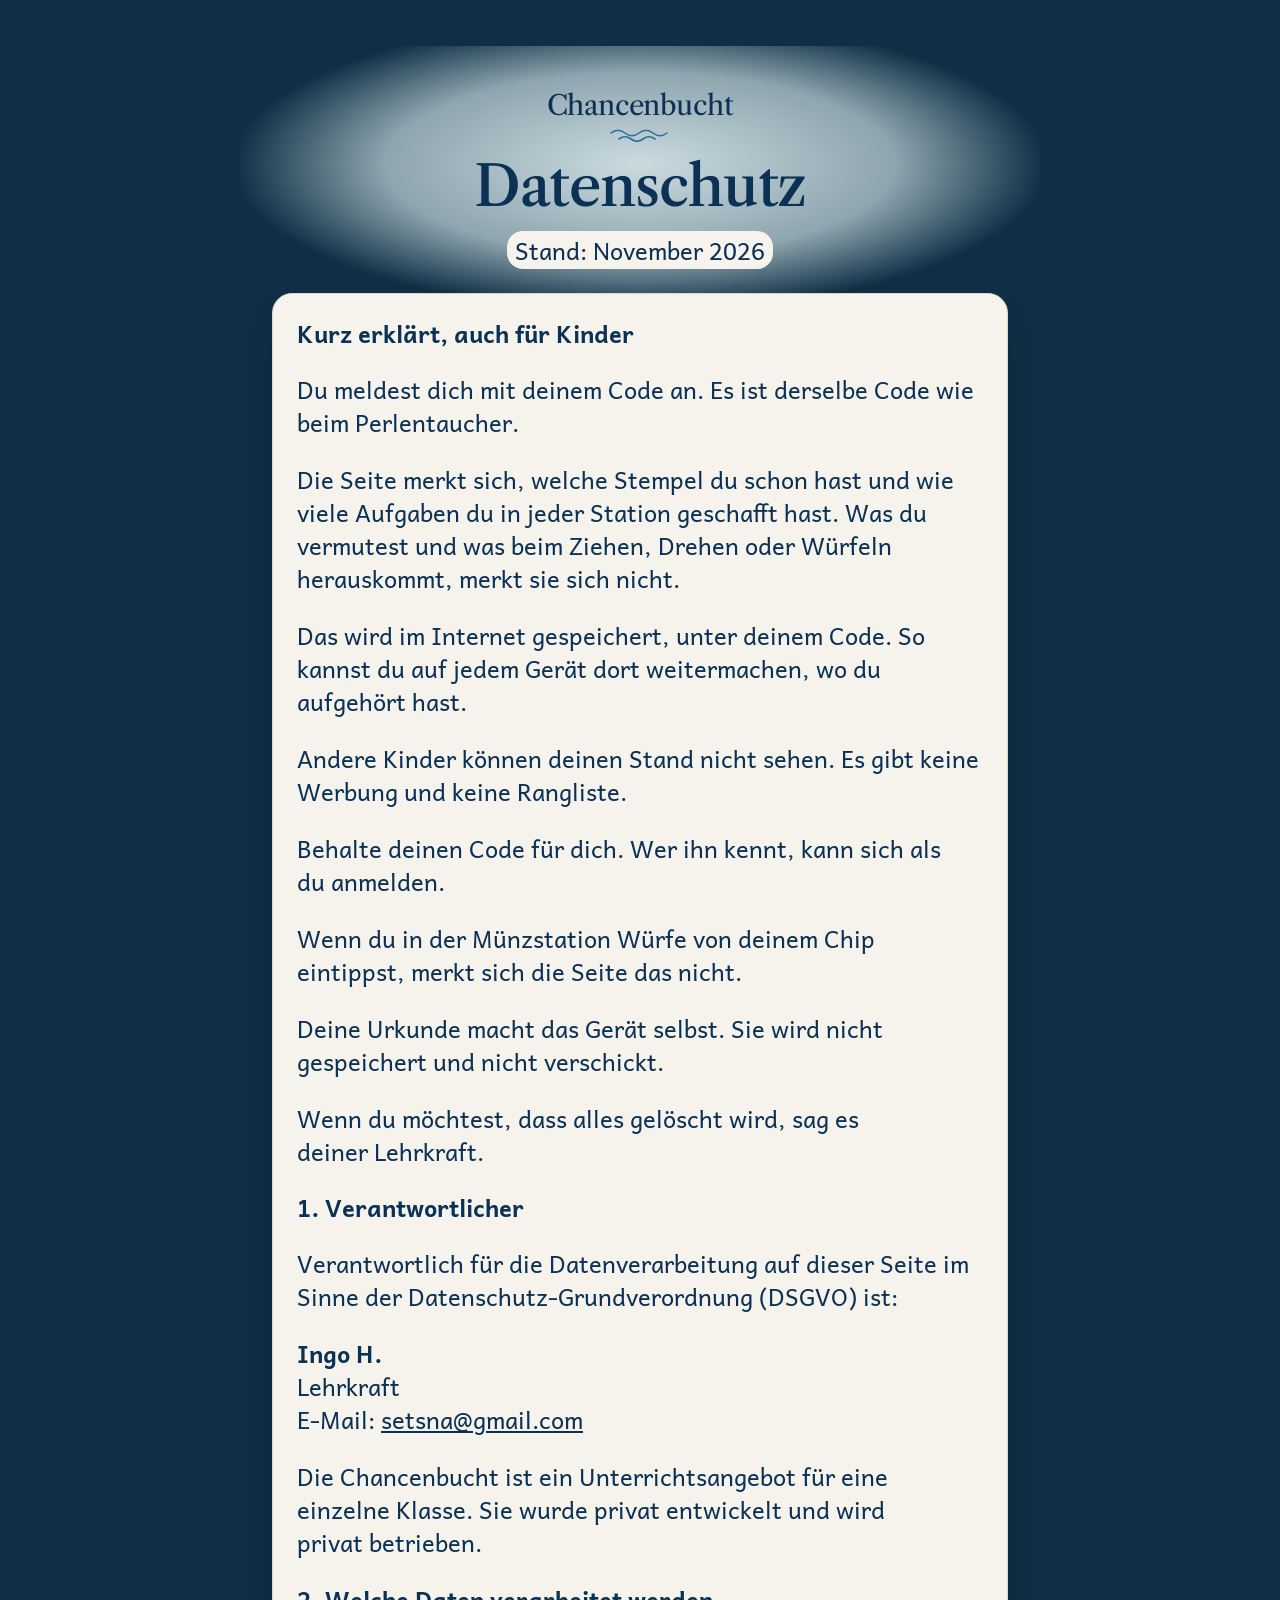
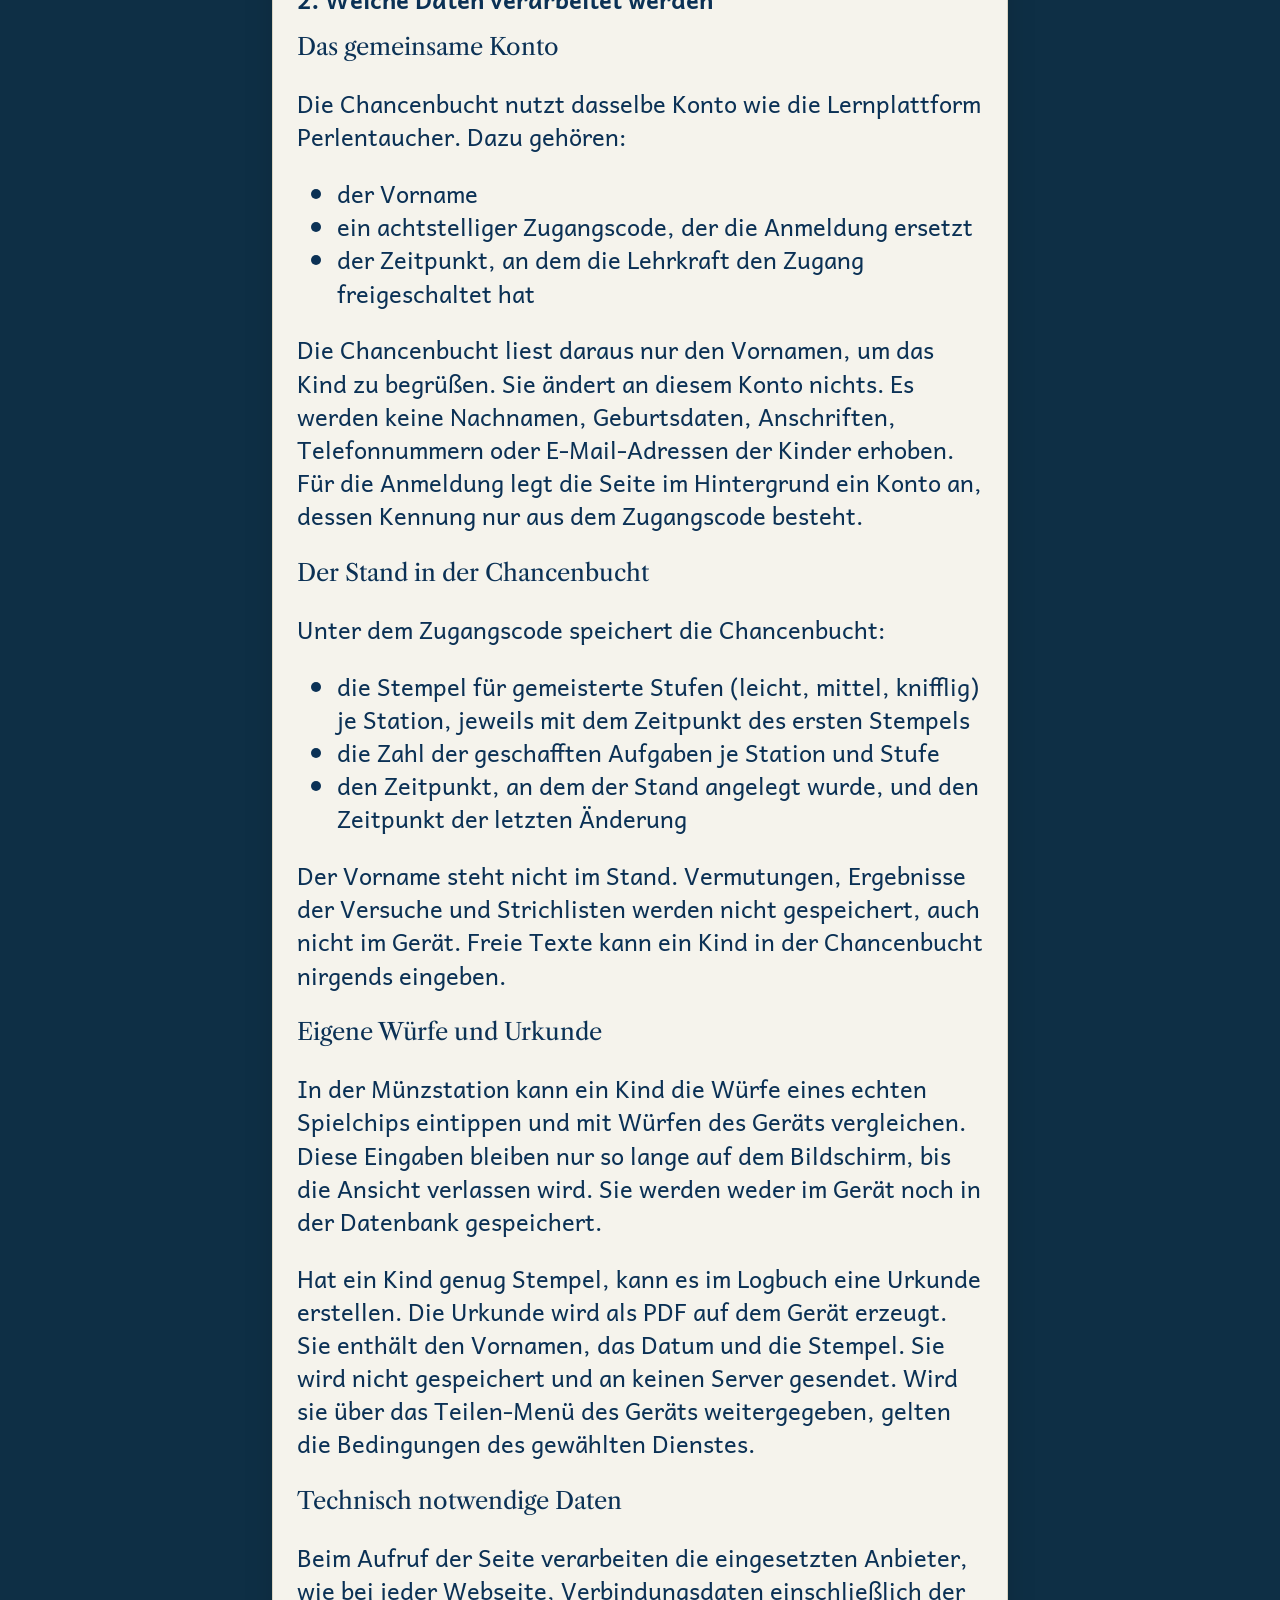
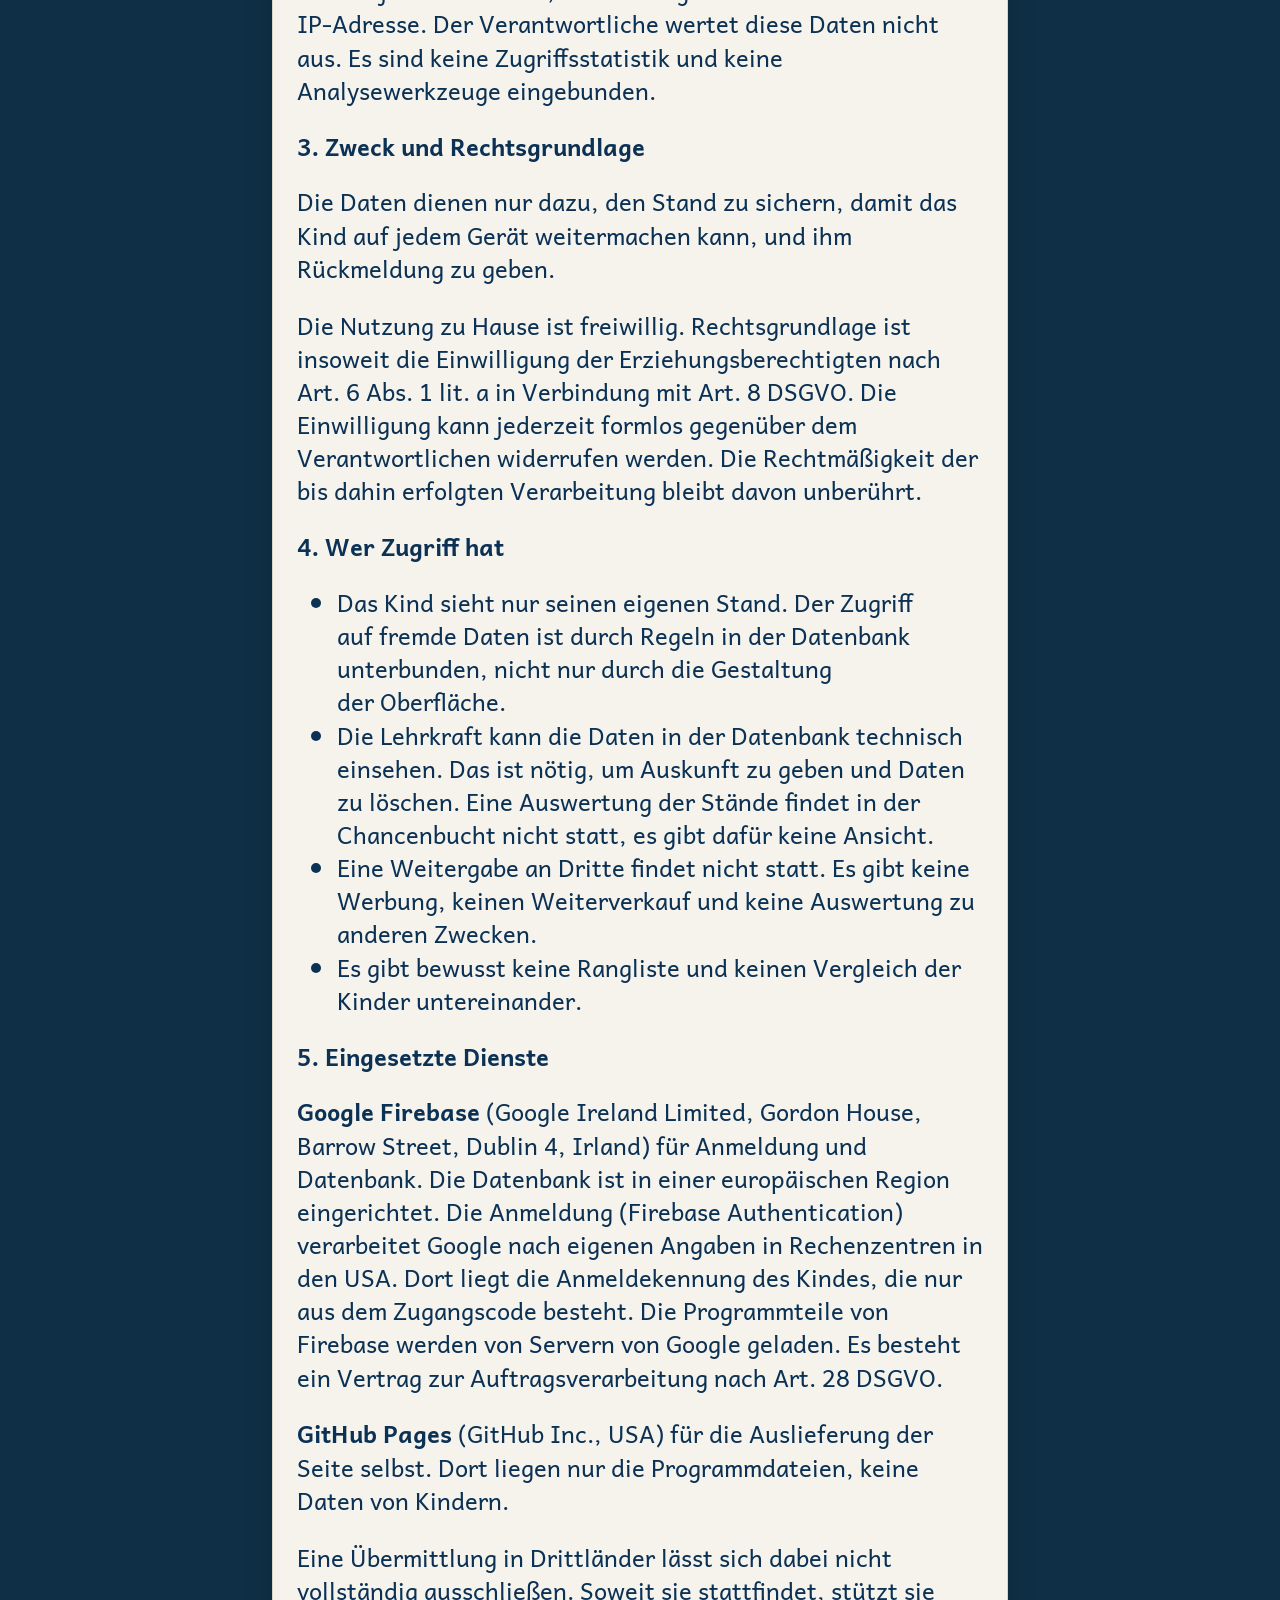
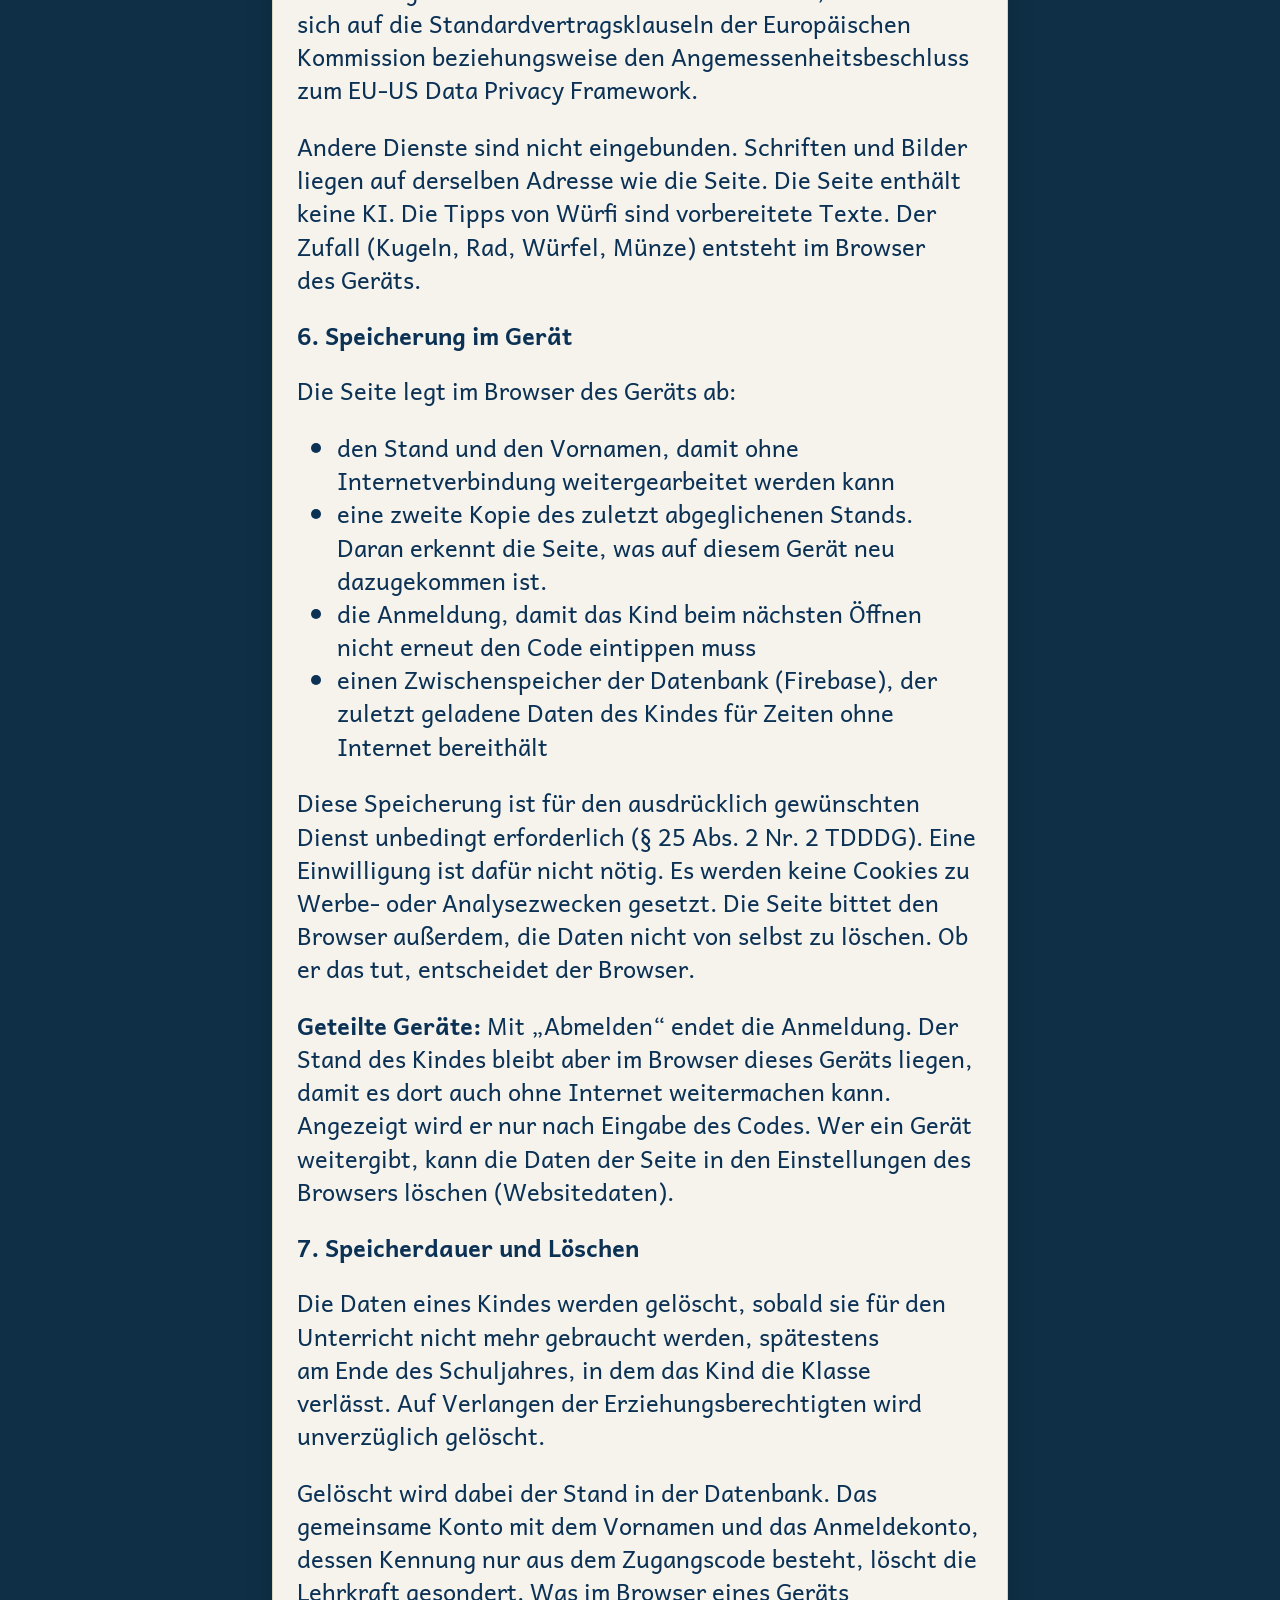
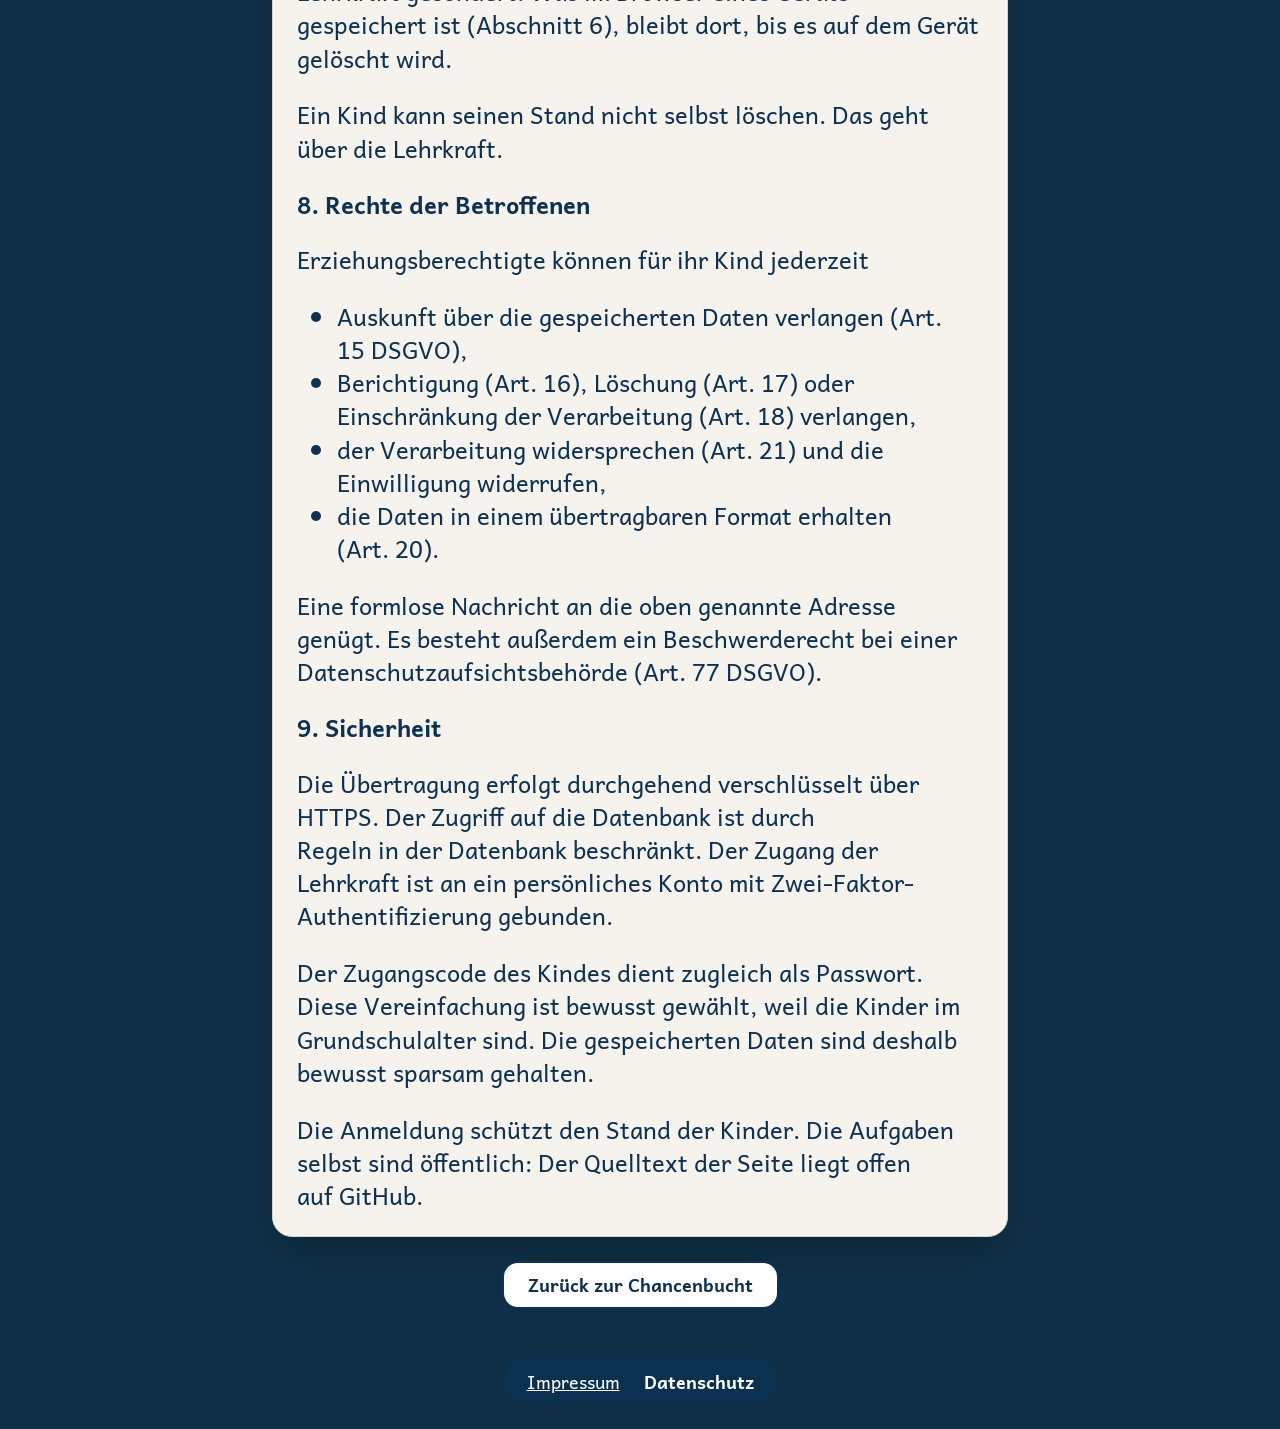
==== datenschutz.html @ 06650158 "Etappe 6c: Finish-Review umgesetzt (v=22) Würfi-Bild neben seinen Sätzen statt grauer Überzeile, Auf" ====
<!doctype html>
<html lang="de">
<head>
  <meta charset="utf-8">
  <meta name="viewport" content="width=device-width, initial-scale=1, viewport-fit=cover">
  <meta http-equiv="Content-Security-Policy" content="default-src 'self'; img-src 'self'; style-src 'self'; script-src 'self'; font-src 'self'; connect-src 'self'; manifest-src 'self'; base-uri 'none'; form-action 'none'; object-src 'none'">
  <meta name="referrer" content="no-referrer">
  <meta name="robots" content="noindex, nofollow">
  <meta name="theme-color" content="#0e2f45">
  <title>Datenschutz – Chancenbucht</title>
  <link rel="stylesheet" href="css/tokens.css?v=22">
  <link rel="stylesheet" href="css/chancenbucht.css?v=22">
</head>
<body class="text-seite">
  <main class="seite">
    <header class="kopf">
      <a class="wortmarke" href="./">Chancenbucht<svg class="welle" viewBox="0 0 62 14" aria-hidden="true" focusable="false"><path d="M2 5c5-4 9-4 14 0s9 4 14 0 9-4 14 0 9 4 14 0M10 11c4-3 8-3 12 0s8 3 12 0 8-3 12 0" fill="none" stroke-width="1.6" stroke-linecap="round"/></svg></a>
      <h1>Datenschutz</h1>
      <p class="stand">Stand: November 2026</p>
    </header>

    <section class="papier rechtstext" aria-label="Datenschutzerklärung">
      <h2>Kurz erklärt, auch für Kinder</h2>
      <p>Du meldest dich mit deinem Code an. Es ist derselbe Code wie beim Perlentaucher.</p>
      <p>Die Seite merkt sich, welche Stempel du schon hast und wie viele Aufgaben du in jeder Station geschafft hast. Was du vermutest und was beim Ziehen, Drehen oder Würfeln herauskommt, merkt sie sich nicht.</p>
      <p>Das wird im Internet gespeichert, unter deinem Code. So kannst du auf jedem Gerät dort weitermachen, wo du aufgehört hast.</p>
      <p>Andere Kinder können deinen Stand nicht sehen. Es gibt keine Werbung und keine Rangliste.</p>
      <p>Behalte deinen Code für dich. Wer ihn kennt, kann sich als du anmelden.</p>
      <p>Wenn du in der Münzstation Würfe von deinem Chip eintippst, merkt sich die Seite das nicht.</p>
      <p>Deine Urkunde macht das Gerät selbst. Sie wird nicht gespeichert und nicht verschickt.</p>
      <p>Wenn du möchtest, dass alles gelöscht wird, sag es deiner Lehrkraft.</p>

      <h2>1. Verantwortlicher</h2>
      <p>Verantwortlich für die Datenverarbeitung auf dieser Seite im Sinne der Datenschutz-Grundverordnung (DSGVO) ist:</p>
      <p><b>Ingo H.</b><br>Lehrkraft<br>E-Mail: <a href="mailto:setsna@gmail.com">setsna@gmail.com</a></p>
      <p>Die Chancenbucht ist ein Unterrichtsangebot für eine einzelne Klasse. Sie wurde privat entwickelt und wird privat betrieben.</p>

      <h2>2. Welche Daten verarbeitet werden</h2>
      <h3>Das gemeinsame Konto</h3>
      <p>Die Chancenbucht nutzt dasselbe Konto wie die Lernplattform Perlentaucher. Dazu gehören:</p>
      <ul>
        <li>der Vorname</li>
        <li>ein achtstelliger Zugangscode, der die Anmeldung ersetzt</li>
        <li>der Zeitpunkt, an dem die Lehrkraft den Zugang freigeschaltet hat</li>
      </ul>
      <p>Die Chancenbucht liest daraus nur den Vornamen, um das Kind zu begrüßen. Sie ändert an diesem Konto nichts. Es werden keine Nachnamen, Geburtsdaten, Anschriften, Telefonnummern oder E-Mail-Adressen der Kinder erhoben. Für die Anmeldung legt die Seite im Hintergrund ein Konto an, dessen Kennung nur aus dem Zugangscode besteht.</p>

      <h3>Der Stand in der Chancenbucht</h3>
      <p>Unter dem Zugangscode speichert die Chancenbucht:</p>
      <ul>
        <li>die Stempel für gemeisterte Stufen (leicht, mittel, knifflig) je Station, jeweils mit dem Zeitpunkt des ersten Stempels</li>
        <li>die Zahl der geschafften Aufgaben je Station und Stufe</li>
        <li>den Zeitpunkt, an dem der Stand angelegt wurde, und den Zeitpunkt der letzten Änderung</li>
      </ul>
      <p>Der Vorname steht nicht im Stand. Vermutungen, Ergebnisse der Versuche und Strichlisten werden nicht gespeichert, auch nicht im Gerät. Freie Texte kann ein Kind in der Chancenbucht nirgends eingeben.</p>

      <h3>Eigene Würfe und Urkunde</h3>
      <p>In der Münzstation kann ein Kind die Würfe eines echten Spielchips eintippen und mit Würfen des Geräts vergleichen. Diese Eingaben bleiben nur so lange auf dem Bildschirm, bis die Ansicht verlassen wird. Sie werden weder im Gerät noch in der Datenbank gespeichert.</p>
      <p>Hat ein Kind genug Stempel, kann es im Logbuch eine Urkunde erstellen. Die Urkunde wird als PDF auf dem Gerät erzeugt. Sie enthält den Vornamen, das Datum und die Stempel. Sie wird nicht gespeichert und an keinen Server gesendet. Wird sie über das Teilen-Menü des Geräts weitergegeben, gelten die Bedingungen des gewählten Dienstes.</p>

      <h3>Technisch notwendige Daten</h3>
      <p>Beim Aufruf der Seite verarbeiten die eingesetzten Anbieter, wie bei jeder Webseite, Verbindungsdaten einschließlich der IP-Adresse. Der Verantwortliche wertet diese Daten nicht aus. Es sind keine Zugriffsstatistik und keine Analysewerkzeuge eingebunden.</p>

      <h2>3. Zweck und Rechtsgrundlage</h2>
      <p>Die Daten dienen nur dazu, den Stand zu sichern, damit das Kind auf jedem Gerät weitermachen kann, und ihm Rückmeldung zu geben.</p>
      <p>Die Nutzung zu Hause ist freiwillig. Rechtsgrundlage ist insoweit die Einwilligung der Erziehungsberechtigten nach Art. 6 Abs. 1 lit. a in Verbindung mit Art. 8 DSGVO. Die Einwilligung kann jederzeit formlos gegenüber dem Verantwortlichen widerrufen werden. Die Rechtmäßigkeit der bis dahin erfolgten Verarbeitung bleibt davon unberührt.</p>

      <h2>4. Wer Zugriff hat</h2>
      <ul>
        <li>Das Kind sieht nur seinen eigenen Stand. Der Zugriff auf fremde Daten ist durch Regeln in der Datenbank unterbunden, nicht nur durch die Gestaltung der Oberfläche.</li>
        <li>Die Lehrkraft kann die Daten in der Datenbank technisch einsehen. Das ist nötig, um Auskunft zu geben und Daten zu löschen. Eine Auswertung der Stände findet in der Chancenbucht nicht statt, es gibt dafür keine Ansicht.</li>
        <li>Eine Weitergabe an Dritte findet nicht statt. Es gibt keine Werbung, keinen Weiterverkauf und keine Auswertung zu anderen Zwecken.</li>
        <li>Es gibt bewusst keine Rangliste und keinen Vergleich der Kinder untereinander.</li>
      </ul>

      <h2>5. Eingesetzte Dienste</h2>
      <p><b>Google Firebase</b> (Google Ireland Limited, Gordon House, Barrow Street, Dublin 4, Irland) für Anmeldung und Datenbank. Die Datenbank ist in einer europäischen Region eingerichtet. Die Anmeldung (Firebase Authentication) verarbeitet Google nach eigenen Angaben in Rechenzentren in den USA. Dort liegt die Anmeldekennung des Kindes, die nur aus dem Zugangscode besteht. Die Programmteile von Firebase werden von Servern von Google geladen. Es besteht ein Vertrag zur Auftragsverarbeitung nach Art. 28 DSGVO.</p>
      <p><b>GitHub Pages</b> (GitHub Inc., USA) für die Auslieferung der Seite selbst. Dort liegen nur die Programmdateien, keine Daten von Kindern.</p>
      <p>Eine Übermittlung in Drittländer lässt sich dabei nicht vollständig ausschließen. Soweit sie stattfindet, stützt sie sich auf die Standardvertragsklauseln der Europäischen Kommission beziehungsweise den Angemessenheitsbeschluss zum EU-US Data Privacy Framework.</p>
      <p>Andere Dienste sind nicht eingebunden. Schriften und Bilder liegen auf derselben Adresse wie die Seite. Die Seite enthält keine KI. Die Tipps von Würfi sind vorbereitete Texte. Der Zufall (Kugeln, Rad, Würfel, Münze) entsteht im Browser des Geräts.</p>

      <h2>6. Speicherung im Gerät</h2>
      <p>Die Seite legt im Browser des Geräts ab:</p>
      <ul>
        <li>den Stand und den Vornamen, damit ohne Internetverbindung weitergearbeitet werden kann</li>
        <li>eine zweite Kopie des zuletzt abgeglichenen Stands. Daran erkennt die Seite, was auf diesem Gerät neu dazugekommen ist.</li>
        <li>die Anmeldung, damit das Kind beim nächsten Öffnen nicht erneut den Code eintippen muss</li>
        <li>einen Zwischenspeicher der Datenbank (Firebase), der zuletzt geladene Daten des Kindes für Zeiten ohne Internet bereithält</li>
      </ul>
      <p>Diese Speicherung ist für den ausdrücklich gewünschten Dienst unbedingt erforderlich (§ 25 Abs. 2 Nr. 2 TDDDG). Eine Einwilligung ist dafür nicht nötig. Es werden keine Cookies zu Werbe- oder Analysezwecken gesetzt. Die Seite bittet den Browser außerdem, die Daten nicht von selbst zu löschen. Ob er das tut, entscheidet der Browser.</p>
      <p><b>Geteilte Geräte:</b> Mit „Abmelden“ endet die Anmeldung. Der Stand des Kindes bleibt aber im Browser dieses Geräts liegen, damit es dort auch ohne Internet weitermachen kann. Angezeigt wird er nur nach Eingabe des Codes. Wer ein Gerät weitergibt, kann die Daten der Seite in den Einstellungen des Browsers löschen (Websitedaten).</p>

      <h2>7. Speicherdauer und Löschen</h2>
      <p>Die Daten eines Kindes werden gelöscht, sobald sie für den Unterricht nicht mehr gebraucht werden, spätestens am Ende des Schuljahres, in dem das Kind die Klasse verlässt. Auf Verlangen der Erziehungsberechtigten wird unverzüglich gelöscht.</p>
      <p>Gelöscht wird dabei der Stand in der Datenbank. Das gemeinsame Konto mit dem Vornamen und das Anmeldekonto, dessen Kennung nur aus dem Zugangscode besteht, löscht die Lehrkraft gesondert. Was im Browser eines Geräts gespeichert ist (Abschnitt 6), bleibt dort, bis es auf dem Gerät gelöscht wird.</p>
      <p>Ein Kind kann seinen Stand nicht selbst löschen. Das geht über die Lehrkraft.</p>

      <h2>8. Rechte der Betroffenen</h2>
      <p>Erziehungsberechtigte können für ihr Kind jederzeit</p>
      <ul>
        <li>Auskunft über die gespeicherten Daten verlangen (Art. 15 DSGVO),</li>
        <li>Berichtigung (Art. 16), Löschung (Art. 17) oder Einschränkung der Verarbeitung (Art. 18) verlangen,</li>
        <li>der Verarbeitung widersprechen (Art. 21) und die Einwilligung widerrufen,</li>
        <li>die Daten in einem übertragbaren Format erhalten (Art. 20).</li>
      </ul>
      <p>Eine formlose Nachricht an die oben genannte Adresse genügt. Es besteht außerdem ein Beschwerderecht bei einer Datenschutzaufsichtsbehörde (Art. 77 DSGVO).</p>

      <h2>9. Sicherheit</h2>
      <p>Die Übertragung erfolgt durchgehend verschlüsselt über HTTPS. Der Zugriff auf die Datenbank ist durch Regeln in der Datenbank beschränkt. Der Zugang der Lehrkraft ist an ein persönliches Konto mit Zwei-Faktor-Authentifizierung gebunden.</p>
      <p>Der Zugangscode des Kindes dient zugleich als Passwort. Diese Vereinfachung ist bewusst gewählt, weil die Kinder im Grundschulalter sind. Die gespeicherten Daten sind deshalb bewusst sparsam gehalten.</p>
      <p>Die Anmeldung schützt den Stand der Kinder. Die Aufgaben selbst sind öffentlich: Der Quelltext der Seite liegt offen auf GitHub.</p>
    </section>

    <p class="knopfreihe knopfreihe--mitte"><a class="knopf" href="./">Zurück zur Chancenbucht</a></p>
  </main>
  <footer class="fuss"><a href="impressum.html">Impressum</a> <a href="datenschutz.html" aria-current="page">Datenschutz</a></footer>
</body>
</html>
---- css/tokens.css ----
/* Chancenbucht: Schriften, Farben, Abstände, Schriftgrößen an einer Stelle.
   Grundlage: Lernlagune DESIGN.md. Die Inhaltsfarben (Kugeln, Felder) kommen in Etappe 1c dazu. */

@font-face {
  font-family: 'Libre Caslon Text';
  src: url('../schriften/libre-caslon-text.woff2') format('woff2');
  font-weight: 400 700;
  font-style: normal;
  font-display: swap;
}
@font-face {
  font-family: 'Andika';
  src: url('../schriften/andika-regular.woff2') format('woff2');
  font-weight: 400;
  font-style: normal;
  font-display: swap;
}
@font-face {
  font-family: 'Andika';
  src: url('../schriften/andika-bold.woff2') format('woff2');
  font-weight: 700;
  font-style: normal;
  font-display: swap;
}

:root {
  /* Farben (Lernlagune) */
  --tiefe: #0e2f45;
  --navy: #0b3155;
  --navy-weich: #133c5a;
  --welle: #2d6f98;
  --weiss: #ffffff;
  --papier: #f5f3ec;
  --papier-linie: #d9d3c2;
  --tinte-leise: #4a6275;
  --lagune-ersatz: #cfe7ee;
  --glas-kante: rgba(255, 255, 255, 0.5);
  --glas-schatten: rgba(0, 0, 0, 0.36);
  --nebel: rgba(10, 52, 84, 0.7);
  --fehler: #9b2c1f;

  /* Inhaltsfarben für Kugeln und Felder: gedämpft, gut unterscheidbar, jede mit eigenem Muster
     (blau Streifen, rot Punkte, gelb glatt, grün Karo). Nie nur über die Farbe unterscheiden. */
  --kugel-blau: #2f5f8f;
  --kugel-rot: #b4553b;
  --kugel-gelb: #d1a23a;
  --kugel-gruen: #3e8a72;
  --muster-hell: rgba(255, 255, 255, 0.55);

  /* Schriften */
  --schrift-name: 'Libre Caslon Text', Georgia, 'Times New Roman', serif;
  --schrift-text: 'Andika', 'Trebuchet MS', system-ui, sans-serif;

  /* Schriftgrößen (rem mit Untergrenze, damit Lesetext nicht schrumpft) */
  --gr-display: clamp(2.25rem, 1.6rem + 2.4vw, 3.75rem);
  --gr-title: clamp(1.75rem, 1.4rem + 1.2vw, 2.5rem);
  --gr-text: clamp(1.25rem, 1rem + 0.6vw, 1.625rem);
  --gr-label: clamp(1rem, 0.9rem + 0.3vw, 1.125rem);
  --gr-klein: clamp(1rem, 0.92rem + 0.25vw, 1.125rem);

  /* Abstände */
  --a-xs: 0.25rem;
  --a-s: 0.5rem;
  --a-m: 1rem;
  --a-l: 1.5rem;
  --a-xl: 2.5rem;
  --zeile: 34em;

  /* Rundungen */
  --r-papier: 1.25rem;
  --r-knopf: 1rem;

  /* Bewegung: nur opacity und transform */
  --kurve: cubic-bezier(0.16, 1, 0.3, 1);
  --dauer: 220ms;

  /* Touchziel */
  --tippen: 48px;
}
---- css/chancenbucht.css ----
/* Chancenbucht: Gestaltung nach Lernlagune DESIGN.md (Etappe 1c).
   Grundregeln: Navy nur im Licht (heller Hof hinter dunkler Schrift), Glasrezept unverändert
   (blur 6px, saturate 140 %, 2-px-Lichtkante), Bewegung nur über opacity und transform,
   Touchziele mindestens 48 px, Lesetext mit Untergrenze (rem/clamp), Grafik und Rahmen am Maßstab --s. */

*, *::before, *::after { box-sizing: border-box; }
html { -webkit-text-size-adjust: 100%; overflow-x: clip; }

/* ---------- Maßstab: Entwurf 1088 px breit (iPad hoch) ---------- */
:root { --s: calc(min(100vw, 1088px) / 1088); }
@media (orientation: landscape) and (min-width: 820px) {
  /* nie über 1: Sonst wächst die Schrift auf großen Bildschirmen, die Seite aber nicht (Ingos Monitor, 15.11.2026) */
  :root { --s: min(1px, calc(100svh / 1010), calc(100vw / 1360)); }
}
@media (max-width: 640px) and (orientation: portrait) {
  :root { --s: min(1px, calc(100vw / 600)); }
}

body {
  margin: 0;
  min-height: 100vh;
  min-height: 100svh;
  font-family: var(--schrift-text);
  font-size: var(--gr-text);
  line-height: 1.4;
  color: var(--navy);
  background: var(--tiefe);
  position: relative;
  isolation: isolate;
  overflow-x: clip;   /* Lichthof und Licht dürfen nicht seitlich überstehen (kein waagerechtes Scrollen) */
}
:focus-visible { outline: 3px solid var(--navy); outline-offset: 4px; }

.nurvorlesen {
  position: absolute; width: 1px; height: 1px; margin: -1px; padding: 0; overflow: hidden;
  clip: rect(0 0 0 0); clip-path: inset(50%); white-space: nowrap; border: 0;
}

/* ---------- Wasser, Licht, Blasen ---------- */
.wasser {
  position: fixed; inset: 0; z-index: -2; pointer-events: none;
  background: linear-gradient(180deg, #e6f2ef 0%, #a9d4e1 30%, #3f86a8 70%, #12425f 100%);   /* Ersatz, solange das Bild lädt */
}
.wasser img { width: 100%; height: 100%; object-fit: cover; object-position: 50% 0%; display: block; }
.licht, .blasen { position: absolute; z-index: -1; pointer-events: none; }
.licht {
  top: 0; left: 50%;
  width: min(60rem, 100%); height: calc(560 * var(--s));
  transform: translateX(-50%);
  background: radial-gradient(ellipse 46% 64% at 50% 0%, rgba(255, 252, 235, 0.55), rgba(220, 244, 250, 0.2) 55%, transparent 80%);
  opacity: 0.75;
  animation: licht-atmen 11s ease-in-out infinite alternate;
}
@keyframes licht-atmen { to { opacity: 1; transform: translateX(-50%) scaleX(1.08); } }
.blasen { inset: 0 0 auto; height: 100vh; height: 100svh; overflow: hidden; }
.blasen span {
  position: absolute; bottom: 0;
  width: 0.875rem; aspect-ratio: 1; border-radius: 50%;
  border: 1px solid rgba(235, 250, 255, 0.55);
  background: radial-gradient(circle at 32% 30%, rgba(255, 255, 255, 0.7) 0 14%, rgba(200, 238, 250, 0.08) 40%, transparent 70%);
  opacity: 0;
  animation: blase-steigt 18s linear infinite;
}
.blasen span:nth-child(1) { left: 1%; animation-duration: 17s; animation-delay: -2s; }
.blasen span:nth-child(2) { left: 2.4%; width: 0.5625rem; animation-duration: 22s; animation-delay: -11s; }
.blasen span:nth-child(3) { left: 3.4%; width: 0.375rem; animation-duration: 15s; animation-delay: -7s; }
.blasen span:nth-child(4) { right: 1%; width: 0.6875rem; animation-duration: 20s; animation-delay: -4s; }
.blasen span:nth-child(5) { right: 2.6%; width: 0.4375rem; animation-duration: 16s; animation-delay: -13s; }
.blasen span:nth-child(6) { right: 3.4%; width: 0.5625rem; animation-duration: 24s; animation-delay: -18s; }
@keyframes blase-steigt {
  0% { transform: translate3d(0, 0, 0); opacity: 0; }
  10% { opacity: 0.9; }
  50% { transform: translate3d(10px, -50vh, 0); }
  85% { opacity: 0.7; }
  100% { transform: translate3d(-6px, -100vh, 0); opacity: 0; }
}
.ruht .licht, .ruht .blasen span { animation-play-state: paused; }

/* ---------- Seite ---------- */
.seite { max-width: 80rem; margin: 0 auto; padding: calc(96 * var(--s)) var(--a-m) var(--a-l); outline: none; }

/* Kopf im Lichthof: Navy steht nur auf hellem Grund */
.kopf { position: relative; text-align: center; margin: 0 auto var(--a-l); max-width: 44rem; }
.kopf::before {
  content: ''; position: absolute; z-index: -1; inset: -2.5rem -3rem;
  background: radial-gradient(ellipse at 50% 45%, rgba(228, 243, 245, 0.88) 0%, rgba(228, 243, 245, 0.6) 45%, transparent 72%);
  pointer-events: none;
}
.wortmarke {
  font-family: var(--schrift-name); font-size: max(1rem, calc(31 * var(--s))); letter-spacing: -0.02em;
  margin: 0 0 var(--a-s); display: inline-flex; flex-direction: column; align-items: center; gap: var(--a-xs);
  color: var(--navy);
}
a.wortmarke { text-decoration: none; min-height: var(--tippen); justify-content: center; }
.welle { width: 62px; height: 14px; stroke: var(--welle); }
h1 { font-family: var(--schrift-name); font-weight: 500; font-size: var(--gr-display); line-height: 1.3; letter-spacing: -0.02em; margin: 0; }
h2 { font-family: var(--schrift-name); font-weight: 400; font-size: var(--gr-title); line-height: 1.3; margin: var(--a-l) 0 var(--a-s); }
h3 { font-family: var(--schrift-name); font-weight: 400; font-size: var(--gr-text); margin: var(--a-m) 0 var(--a-xs); }
.unterzeile { margin: var(--a-s) 0 0; color: var(--navy-weich); font-size: var(--gr-text); }

/* Würfi: gemaltes Bild, rund ausgeblendet, kein Rahmen, keine Bewegung */
.wuerfi {
  display: block; margin: var(--a-m) auto 0;
  width: clamp(9rem, calc(300 * var(--s)), 18rem); height: auto; aspect-ratio: 1;
  border-radius: 50%;
  -webkit-mask-image: radial-gradient(circle at 50% 50%, #000 56%, transparent 71%);
  mask-image: radial-gradient(circle at 50% 50%, #000 56%, transparent 71%);
}

/* ---------- Papier: helle Fläche für Formulare und Text ---------- */
.papier {
  background: var(--papier);
  border: 1px solid var(--papier-linie);
  border-radius: var(--r-papier);
  padding: var(--a-l);
  margin: var(--a-l) auto;
  max-width: 40rem;
  box-shadow: 0 18px 40px -18px var(--glas-schatten);
}
.papier > :first-child { margin-top: 0; }
.papier > :last-child { margin-bottom: 0; }
.papier p, .papier li { max-width: var(--zeile); }
.papier a { color: var(--navy); }
.leise { color: var(--tinte-leise); font-size: var(--gr-klein); }

/* Formular */
label { display: block; font-size: var(--gr-label); font-weight: 700; margin-bottom: var(--a-xs); }
input[type="text"] {
  font: inherit; color: var(--navy); background: var(--weiss);
  border: 2px solid var(--navy-weich); border-radius: var(--r-knopf);
  min-height: var(--tippen); padding: 0 var(--a-m); width: 100%;
}
.code-feld { max-width: 16rem; letter-spacing: 0.12em; text-transform: uppercase; }
.hinweis-feld { min-height: 1.45em; margin: var(--a-s) 0 0; font-weight: 700; }
.hinweis-feld:empty { min-height: 0; }

/* Knöpfe */
.knopf {
  font: inherit; font-size: var(--gr-label); font-weight: 700;
  min-height: var(--tippen); min-width: var(--tippen); padding: 0 var(--a-l);
  border-radius: var(--r-knopf); border: 2px solid var(--navy); background: var(--weiss); color: var(--navy);
  cursor: pointer; transition: transform var(--dauer) var(--kurve);
}
.knopf:active { transform: scale(0.98); }
.knopf[disabled] { opacity: 0.55; cursor: not-allowed; }
.knopf.haupt { background: var(--navy); color: var(--weiss); }
a.knopf { display: inline-flex; align-items: center; text-decoration: none; }
.knopfreihe { display: flex; flex-wrap: wrap; gap: var(--a-s) var(--a-m); align-items: center; margin: var(--a-l) 0 0; }
.knopfreihe--mitte { justify-content: center; }
/* Ruhiger Glasknopf auf dem Wasser (z. B. Abmelden) */
.knopf.glas-knopf {
  background: rgba(10, 52, 84, 0.74); color: var(--weiss); border-color: var(--glas-kante);   /* 0.74: Weiß bleibt auch über hellem Sand über 4.5 : 1 */
  -webkit-backdrop-filter: blur(6px); backdrop-filter: blur(6px);
}
.knopf.glas-knopf:focus-visible { outline-color: var(--weiss); }

/* ---------- Startseite: Stationen als Glasfenster ---------- */
.netz-zeile { max-width: 40rem; margin: 0 auto var(--a-m); padding: var(--a-s) var(--a-m); background: var(--papier); border-radius: var(--r-knopf); font-size: var(--gr-klein); }
.stationen {
  list-style: none; margin: calc(40 * var(--s)) auto 0; padding: 0;
  --spalten: 3;
  --luecke: calc(36 * var(--s));
  display: flex; flex-wrap: wrap; justify-content: center;   /* letzte Reihe mittig (3 + 2 im Hochformat) */
  gap: var(--luecke);
  max-width: 62rem;
}
/* Querformat: alle fünf nebeneinander, ohne Scrollen (Lernlagune: Querformat-ohne-Scrollen) */
@media (orientation: landscape) and (min-width: 820px) {
  .stationen { --spalten: 5; max-width: 80rem; }
}
.stationen > li { display: flex; flex: 0 1 calc((100% - (var(--spalten) - 1) * var(--luecke)) / var(--spalten) - 1px); min-width: 0; }
@media (max-width: 560px) {
  .stationen > li { flex-basis: 100%; max-width: 22rem; }
}
.station {
  flex: 1; width: 100%; margin: 0; font: inherit;
  container-type: inline-size;   /* für die Titelgröße (cqi) */
  position: relative; display: flex; flex-direction: column; align-items: center; text-align: center;
  min-height: calc(330 * var(--s));
  padding: calc(44 * var(--s)) var(--a-m) calc(36 * var(--s));
  border-radius: calc(72 * var(--s));
  color: var(--weiss);
  background: linear-gradient(180deg, rgba(214, 242, 252, 0.13), rgba(40, 110, 150, 0.06) 55%, rgba(8, 42, 70, 0.42));
  border: 2px solid var(--glas-kante);
  box-shadow: inset 0 2px 0 rgba(255, 255, 255, 0.62), inset 0 0 0 2px rgba(255, 255, 255, 0.16), inset 0 0 calc(22 * var(--s)) rgba(200, 240, 255, 0.38), 0 26px 50px -10px rgba(3, 20, 35, 0.38);
  -webkit-backdrop-filter: blur(6px) saturate(140%);
  backdrop-filter: blur(6px) saturate(140%);
}
/* „Kommt bald“: dunkleres Nebelglas, damit kleine weiße Schrift auch über hellem Wasser AA erreicht */
.station--bald { background: var(--nebel); }
.station__name { display: block; margin: 0; font-family: var(--schrift-name); font-weight: 400; font-size: max(1.375rem, calc(40 * var(--s)));
  font-size: clamp(min(1.25rem, 17cqi), 17cqi, 2.5rem);   /* richtet sich nach der Kartenbreite (Container), ältere Browser nehmen die Zeile davor */
  max-width: 100%; hyphens: auto; overflow-wrap: anywhere; line-height: 1.3; text-shadow: 0 1px 3px rgba(4, 30, 50, 0.55); }
.station__kurz { display: block; font-size: var(--gr-klein); line-height: 1.3; }
/* Live-Station: ganzes Fenster ist der Knopf. Getöntes Glas (0.62 oben), damit kleine weiße Schrift AA erreicht. */
.station--live {
  cursor: pointer;
  background: linear-gradient(180deg, rgba(10, 52, 84, 0.62), rgba(8, 42, 70, 0.78));
  transition: transform var(--dauer) var(--kurve);
}
.station--live:active { transform: scale(0.975); }
.station--live:focus-visible { outline: 3px solid var(--weiss); outline-offset: 6px; }
@media (hover: hover) { .station--live:hover { transform: translateY(-6px); } }
.stempel-punkte { display: inline-flex; gap: 0.5rem; margin-top: var(--a-s); }
.stempel-punkt { display: inline-block; width: 1rem; height: 1rem; border-radius: 50%; border: 2px dashed rgba(255, 255, 255, 0.85); vertical-align: middle; }
.stempel-punkt--voll { border-style: solid; background: var(--weiss); box-shadow: inset 0 0 0 3px var(--welle); }
.station__linie { width: 60%; height: 1px; margin: calc(14 * var(--s)) auto; background: linear-gradient(90deg, transparent, rgba(255, 255, 255, 0.7), transparent); position: relative; }
.station__linie::after { content: ''; position: absolute; left: 50%; top: 50%; width: 6px; height: 6px; margin: -3px 0 0 -3px; border-radius: 50%; background: var(--weiss); box-shadow: 0 0 8px rgba(255, 255, 255, 0.8); }
.station p { margin: 0; font-size: var(--gr-klein); line-height: 1.3; text-shadow: 0 1px 3px rgba(4, 30, 50, 0.55); }
.station__bild { width: calc(120 * var(--s)); min-width: 4.5rem; height: auto; margin: auto 0 calc(10 * var(--s)); padding-top: calc(18 * var(--s)); }
.station__bald { margin-top: var(--a-s) !important; font-size: var(--gr-label); opacity: 0.92; display: inline-flex; align-items: center; gap: 0.4em; }
.schloss { width: 1em; height: 1em; fill: none; stroke: currentColor; stroke-width: 1.6; stroke-linecap: round; stroke-linejoin: round; }

/* Stationsbilder (Code-Grafik, nur Zierde): Inhaltsfarben gedämpft, mit Muster */
.sym { fill: none; stroke: rgba(255, 255, 255, 0.92); stroke-width: 2.4; stroke-linecap: round; stroke-linejoin: round; }
.sym-voll { stroke: rgba(255, 255, 255, 0.92); stroke-width: 1.6; }
.sym .k-blau { fill: var(--kugel-blau); }
.sym .k-rot { fill: var(--kugel-rot); }
.sym .k-gelb { fill: var(--kugel-gelb); }
.sym .k-gruen { fill: var(--kugel-gruen); }
.sym .weiss { fill: rgba(255, 255, 255, 0.92); stroke: none; }
.sym .m-streifen { fill: url(#m-streifen); stroke: none; }
.sym .m-punkte { fill: url(#m-punkte); stroke: none; }
.sym .m-karo { fill: url(#m-karo); stroke: none; }
/* Materialien der Stationen (dieselben Farben wie Kiste, Rad, Würfel und Münze in den Stationen) */
.sym .sym-holz { fill: #8a6140; stroke: rgba(255, 255, 255, 0.85); stroke-width: 1.8; }
.sym .sym-deckel { fill: #7a5536; stroke: rgba(255, 255, 255, 0.85); stroke-width: 1.8; }
.sym .sym-kante { stroke: #a77b52; stroke-width: 2.4; }
.sym .sym-loch { fill: #24170e; stroke: #c9b79a; stroke-width: 1.6; }
.sym .sym-rand { fill: none; stroke: #7a5536; stroke-width: 4; }
.sym .sym-duenn { stroke: rgba(255, 255, 255, 0.85); stroke-width: 1.4; }
.sym .sym-nabe { fill: #e9e2cf; stroke: #5c3e26; stroke-width: 1.4; }
.sym .sym-zeiger { fill: var(--navy); stroke: rgba(255, 255, 255, 0.92); stroke-width: 1.6; }
.sym .sym-elfenbein { fill: #f3ecdc; stroke: rgba(255, 255, 255, 0.95); stroke-width: 1.6; }
.sym .sym-auge { fill: var(--navy); stroke: none; }
.sym .sym-bronze { fill: #b8925a; stroke: rgba(255, 255, 255, 0.85); stroke-width: 1.6; }
.sym .sym-riffel { fill: none; stroke: #8a6a3b; stroke-width: 2.2; stroke-dasharray: 1.6 2.4; }
.sym .sym-gold { fill: #e0c48f; stroke: #9a7744; stroke-width: 1.2; }
.sym .sym-gold--hinten { fill: #c9a874; }
.sym .sym-praegung { stroke: #5a4223; stroke-width: 3.4; }
.sym .sym-praegung--fein { stroke-width: 2; }
.sym .sym-glas { fill: rgba(200, 236, 255, 0.22); stroke: none; }
.sym .sym-glasrand { fill: none; stroke: var(--kugel-gelb); stroke-width: 3.4; }
.sym .sym-griff { stroke: #7a5536; stroke-width: 7; }
.sym .sym-frage { stroke: rgba(255, 255, 255, 0.95); stroke-width: 2.6; }
.muster-defs { position: absolute; width: 0; height: 0; overflow: hidden; }
.muster-linie { stroke: var(--muster-hell); stroke-width: 1.6; fill: none; }
.muster-punkt { fill: var(--muster-hell); }

/* ---------- Erwachsenenbereich ---------- */
.erwachsene summary { cursor: pointer; min-height: var(--tippen); display: flex; align-items: center; list-style-position: inside; }
.erwachsene summary h2 { display: inline; margin: 0; font-size: var(--gr-text); }
.erwachsene { max-width: 40rem; }

/* ---------- Meldungen ---------- */
.meldung-bereich { position: sticky; bottom: 0; display: flex; justify-content: center; padding: 0 var(--a-m) var(--a-m); pointer-events: none; }
.meldung { pointer-events: auto; margin: 0; max-width: 40rem; padding: var(--a-s) var(--a-m); background: var(--navy); color: var(--weiss); border-radius: var(--r-knopf); font-size: var(--gr-klein); }
.meldung:empty { display: none; }
.vorschau-hinweis { margin: 0; padding: var(--a-s) var(--a-m); background: var(--navy); color: var(--weiss); text-align: center; font-size: var(--gr-klein); }

/* ---------- Fuß: auf dunklem Nebelglas, damit Weiß lesbar bleibt ---------- */
.fuss {
  display: flex; flex-wrap: wrap; justify-content: center; gap: var(--a-s) var(--a-l);
  width: fit-content; margin: var(--a-l) auto max(var(--a-l), env(safe-area-inset-bottom));
  padding: 0 var(--a-l); border-radius: 999px;
  background: rgba(10, 52, 84, 0.78);
  font-size: var(--gr-klein);
}
.fuss a { color: var(--weiss); min-height: var(--tippen); display: inline-flex; align-items: center; }
.fuss a:focus-visible { outline-color: var(--weiss); }
.fuss a[aria-current="page"] { text-decoration: none; font-weight: 700; }

/* ---------- Unterseiten (Datenschutz, Impressum) ---------- */
.text-seite .papier { max-width: 46rem; }
.text-seite .papier h2 { font-size: var(--gr-text); font-family: var(--schrift-text); font-weight: 700; }

@media (hover: hover) {
  .knopf.glas-knopf:hover { background: rgba(10, 52, 84, 0.86); }
}
@media (prefers-reduced-motion: reduce) {
  *, *::before, *::after { transition: none !important; animation: none !important; }
  .licht { opacity: 0.8; }
  .blasen { display: none; }
}

/* ---------- Fühlkiste (js/kiste.js): Holz, gedämpft ---------- */
.kiste { display: block; width: 100%; max-width: 30rem; height: auto; margin: 0 auto; }
.kiste__rueck { fill: #7a5536; stroke: #5c3e26; stroke-width: 2; }
.kiste__innen { fill: #3f2a1a; }
.kiste__kante { stroke: #a77b52; stroke-width: 10; stroke-linecap: round; }
.kiste__deckel { fill: #8a6140; stroke: #5c3e26; stroke-width: 2; }
.kiste__loch { fill: #24170e; }
.kiste__tuch { fill: none; stroke: #c9b79a; stroke-width: 3; stroke-linecap: round; }
.kugel__grund.k-blau { fill: var(--kugel-blau); }
.kugel__grund.k-rot { fill: var(--kugel-rot); }
.kugel__grund.k-gelb { fill: var(--kugel-gelb); }
.kugel__grund.k-gruen { fill: var(--kugel-gruen); }
.kugel__muster.m-streifen { fill: url(#m-streifen); }
.kugel__muster.m-punkte { fill: url(#m-punkte); }
.kugel__muster.m-karo { fill: url(#m-karo); }
.kugel__glanz { fill: rgba(255, 255, 255, 0.35); }
.kugel__rand { fill: none; stroke: rgba(20, 12, 6, 0.55); stroke-width: 1.5; }
.kugel__zahl { font: 700 16px var(--schrift-text); text-anchor: middle; fill: #fff; stroke: rgba(10, 30, 45, 0.85); stroke-width: 3; paint-order: stroke; }
.kugel--blass { opacity: 0.28; transition: opacity var(--dauer) var(--kurve); }
.kugel--leer { fill: rgba(255, 255, 255, 0.06); stroke: rgba(255, 255, 255, 0.55); stroke-width: 2; stroke-dasharray: 5 5; }

/* ---------- Säulendiagramm (js/saeulen.js) ---------- */
.saeulen { display: block; width: 100%; max-width: 32rem; height: auto; margin: 0 auto; }
.saeulen__achse { stroke: var(--navy); stroke-width: 2; }
.saeulen__gitter { stroke: rgba(11, 49, 85, 0.18); stroke-width: 1; }
.saeulen__tick, .saeulen__name, .saeulen__wert { font-family: var(--schrift-text); font-weight: 400; fill: var(--navy); }   /* Größe setzt js/saeulen.js */
.saeulen__tick { text-anchor: end; }
.saeulen__name, .saeulen__wert { text-anchor: middle; }
.saeulen__wert { font-weight: 700; }
.saeulen__balken.k-blau { fill: var(--kugel-blau); } .saeulen__balken.k-rot { fill: var(--kugel-rot); }
.saeulen__balken.k-gelb { fill: var(--kugel-gelb); } .saeulen__balken.k-gruen { fill: var(--kugel-gruen); }
.saeulen__balken.k-neutral { fill: var(--welle); }
.saeulen__muster.m-streifen { fill: url(#m-streifen); } .saeulen__muster.m-punkte { fill: url(#m-punkte); } .saeulen__muster.m-karo { fill: url(#m-karo); }
.saeulen__schatten { fill: rgba(11, 49, 85, 0.16); stroke: rgba(11, 49, 85, 0.45); stroke-width: 1.5; stroke-dasharray: 4 3; }
.haeufigkeiten { border-collapse: collapse; margin: var(--a-s) auto 0; font-size: var(--gr-klein); }
.haeufigkeiten caption { font-weight: 700; padding-bottom: var(--a-xs); }
.haeufigkeiten th, .haeufigkeiten td { border: 1px solid var(--papier-linie); padding: 0.25rem 0.75rem; text-align: center; }

/* Erwachsenenbereich: Liste der Stationen, Tabelle Prinzip und Umsetzung */
.erwachsene__liste { padding-left: 1.2em; }
.erwachsene__liste li + li { margin-top: var(--a-xs); }
.erwachsene__tabelle { overflow-x: auto; }
.erwachsene__tabelle table { border-collapse: collapse; width: 100%; font-size: var(--gr-klein); }
.erwachsene__tabelle th, .erwachsene__tabelle td { text-align: left; vertical-align: top; padding: var(--a-xs) var(--a-s); border-bottom: 1px solid var(--papier-linie); }
.erwachsene__tabelle tbody th { font-weight: 700; min-width: 8rem; }

/* ---------- Etappe 6b: Befunde aus dem Design-Review ---------- */
/* A2: Gewählt und gesperrt bleibt deutlich (die eigene Vermutung bleibt neben dem Ergebnis stehen) */
.knopf[aria-pressed="true"][disabled] { opacity: 1; background: var(--navy); color: var(--weiss); }
/* A3: Fokusring zweifarbig, damit er auf Papier und über hellem Wasser sichtbar ist.
   Innen ein heller Ring (box-shadow am Rand), außen Navy; auf Glas umgekehrt. */
:focus-visible { outline: 3px solid var(--navy); outline-offset: 2px; box-shadow: 0 0 0 2px var(--weiss); }
.knopf.glas-knopf:focus-visible, .fuss a:focus-visible, .pfeil-knopf:focus-visible { outline-color: var(--weiss); box-shadow: 0 0 0 2px var(--navy); }
.station--live:focus-visible {
  outline: 3px solid var(--weiss); outline-offset: 6px;
  box-shadow: inset 0 2px 0 rgba(255, 255, 255, 0.62), inset 0 0 0 2px rgba(255, 255, 255, 0.16), 0 0 0 6px var(--navy);
}
/* A4: „Stand“-Zeile auf Datenschutz und Impressum liegt auf Papier statt am Rand des Lichthofs */
.kopf .stand { display: inline-block; margin: var(--a-s) 0 0; padding: 0.15rem var(--a-s); background: var(--papier); border-radius: var(--r-knopf); color: var(--navy); }
/* A12: Aufklapper zeigen ihren Zustand (gezeichneter Winkel, dreht sich beim Öffnen); Unterüberschriften kleiner als die Überschrift */
details > summary { list-style: none; }
details > summary::-webkit-details-marker { display: none; }
details > summary::after {
  content: ''; flex: none; width: 0.6rem; height: 0.6rem; margin-left: auto;
  border-right: 2.5px solid currentColor; border-bottom: 2.5px solid currentColor;
  transform: translateY(-25%) rotate(45deg); transition: transform var(--dauer) var(--kurve);
}
details[open] > summary::after { transform: translateY(25%) rotate(-135deg); }
.erwachsene summary, .so-gehts summary, .am-tisch summary { gap: var(--a-m); }
.erwachsene h3 { font-family: var(--schrift-text); font-weight: 700; font-size: var(--gr-label); margin: var(--a-l) 0 var(--a-xs); }
/* A5: Tafel und Beamer (1920 × 1080) und große Bildschirme: alles eine Stufe größer, die Seite nutzt die Fläche.
   Grundschrift 125 %: Alle rem-Größen (Schrift, Seite, Bühne, Rad) wachsen mit. --s darf bis 1,3 px wachsen,
   bleibt aber an die Fensterhöhe gebunden (Ingos breiter, flacher Monitor). Der Layout-Test prüft 1920 × 1080 und 3280 × 1115. */
@media (orientation: landscape) and (min-width: 1600px) and (min-height: 860px) {
  html { font-size: 125%; }
  :root { --s: min(1.3px, calc(100svh / 1010), calc(100vw / 1360)); }
}

/* 6b: keine einzelnen Wörter allein in der letzten Zeile (Schusterjungen); ältere Browser ignorieren es */
p, li, dd, figcaption { text-wrap: pretty; }
h1, h2, h3 { text-wrap: balance; }

/* ---------- Etappe 6c (Finish-Review) ---------- */
/* Querformat: Kartentitel unten bündig, damit Trennlinie und Unterzeile aller Karten auf einer Höhe liegen,
   auch wenn „Kann das stimmen?“ zweizeilig ist */
@media (orientation: landscape) and (min-width: 820px) {
  .station__name { min-height: 2.6em; display: flex; align-items: flex-end; justify-content: center; }
}
/* Fokus auf dem Titel nach dem Weiterblättern: Ring bleibt, aber rund und mit Abstand (kein „Auswahlkasten“) */
h1[tabindex="-1"] { border-radius: 0.6rem; }
h1[tabindex="-1"]:focus-visible { outline-offset: 6px; }
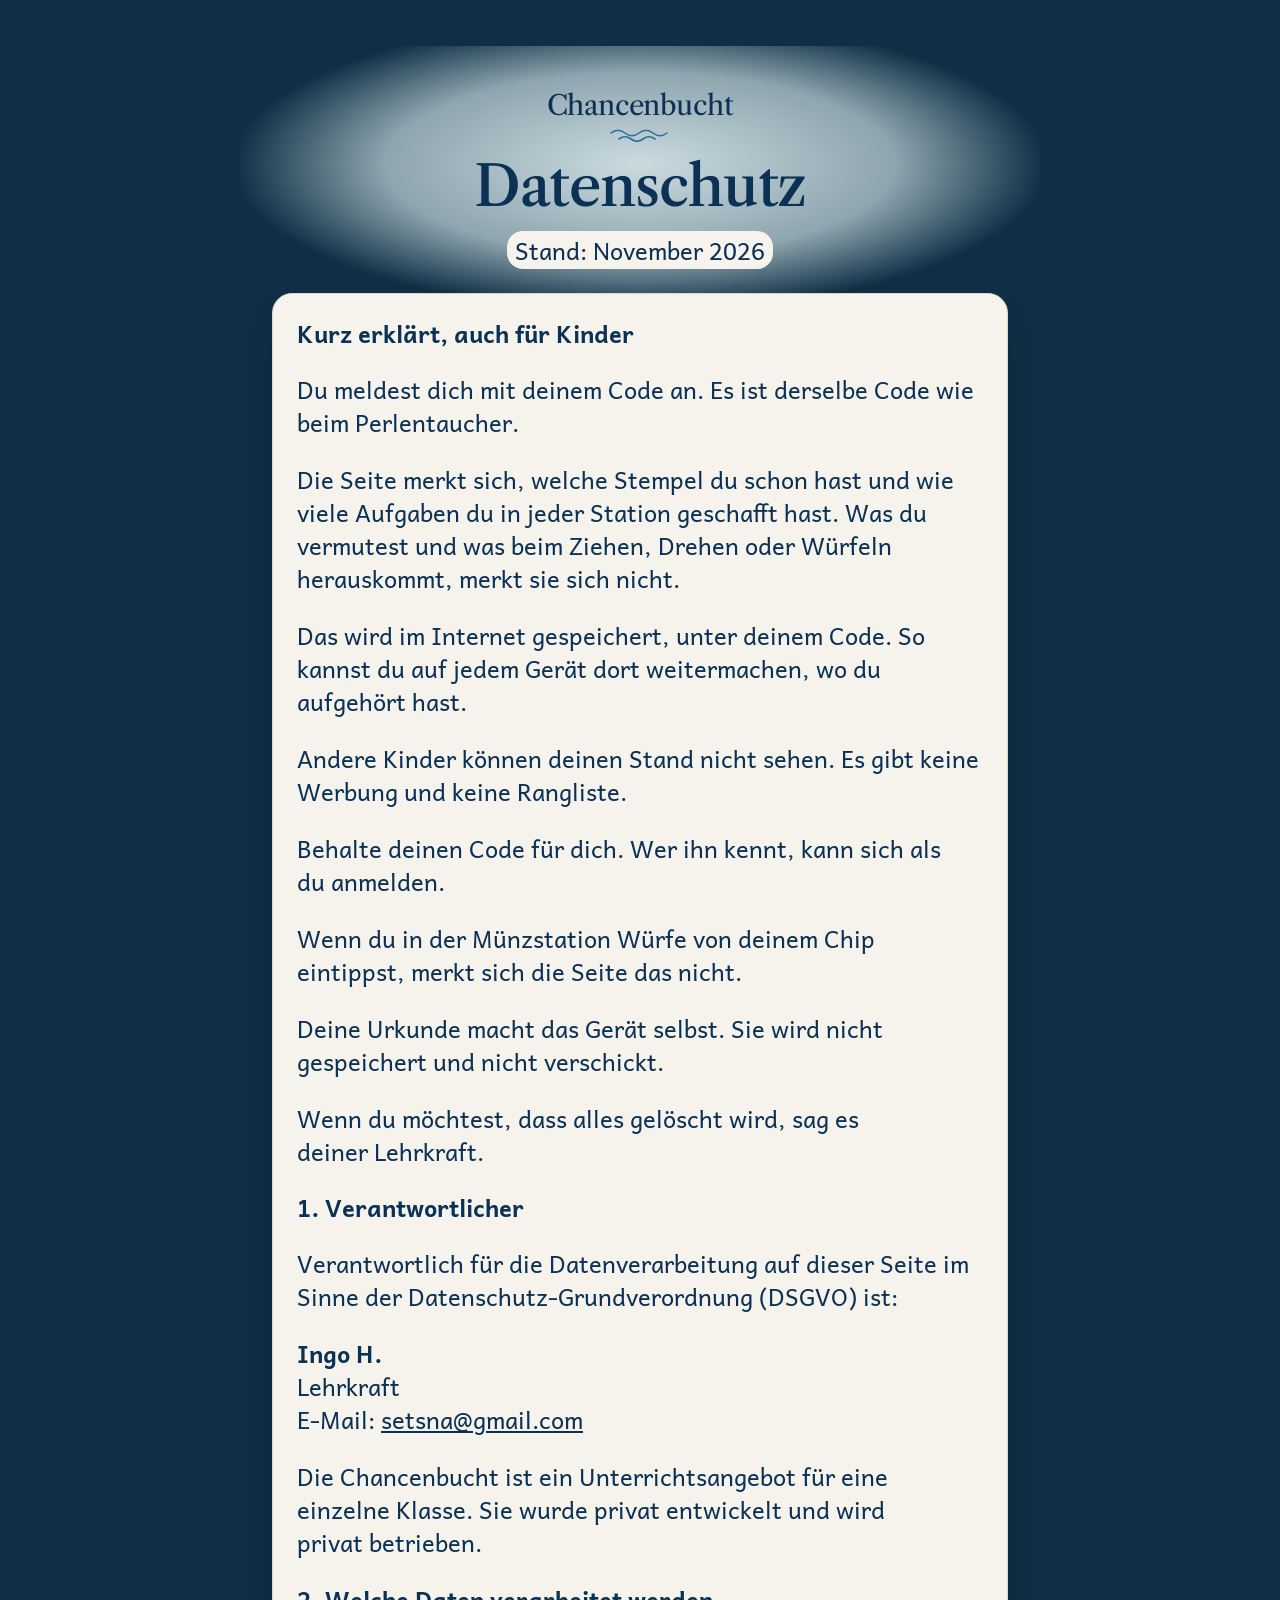
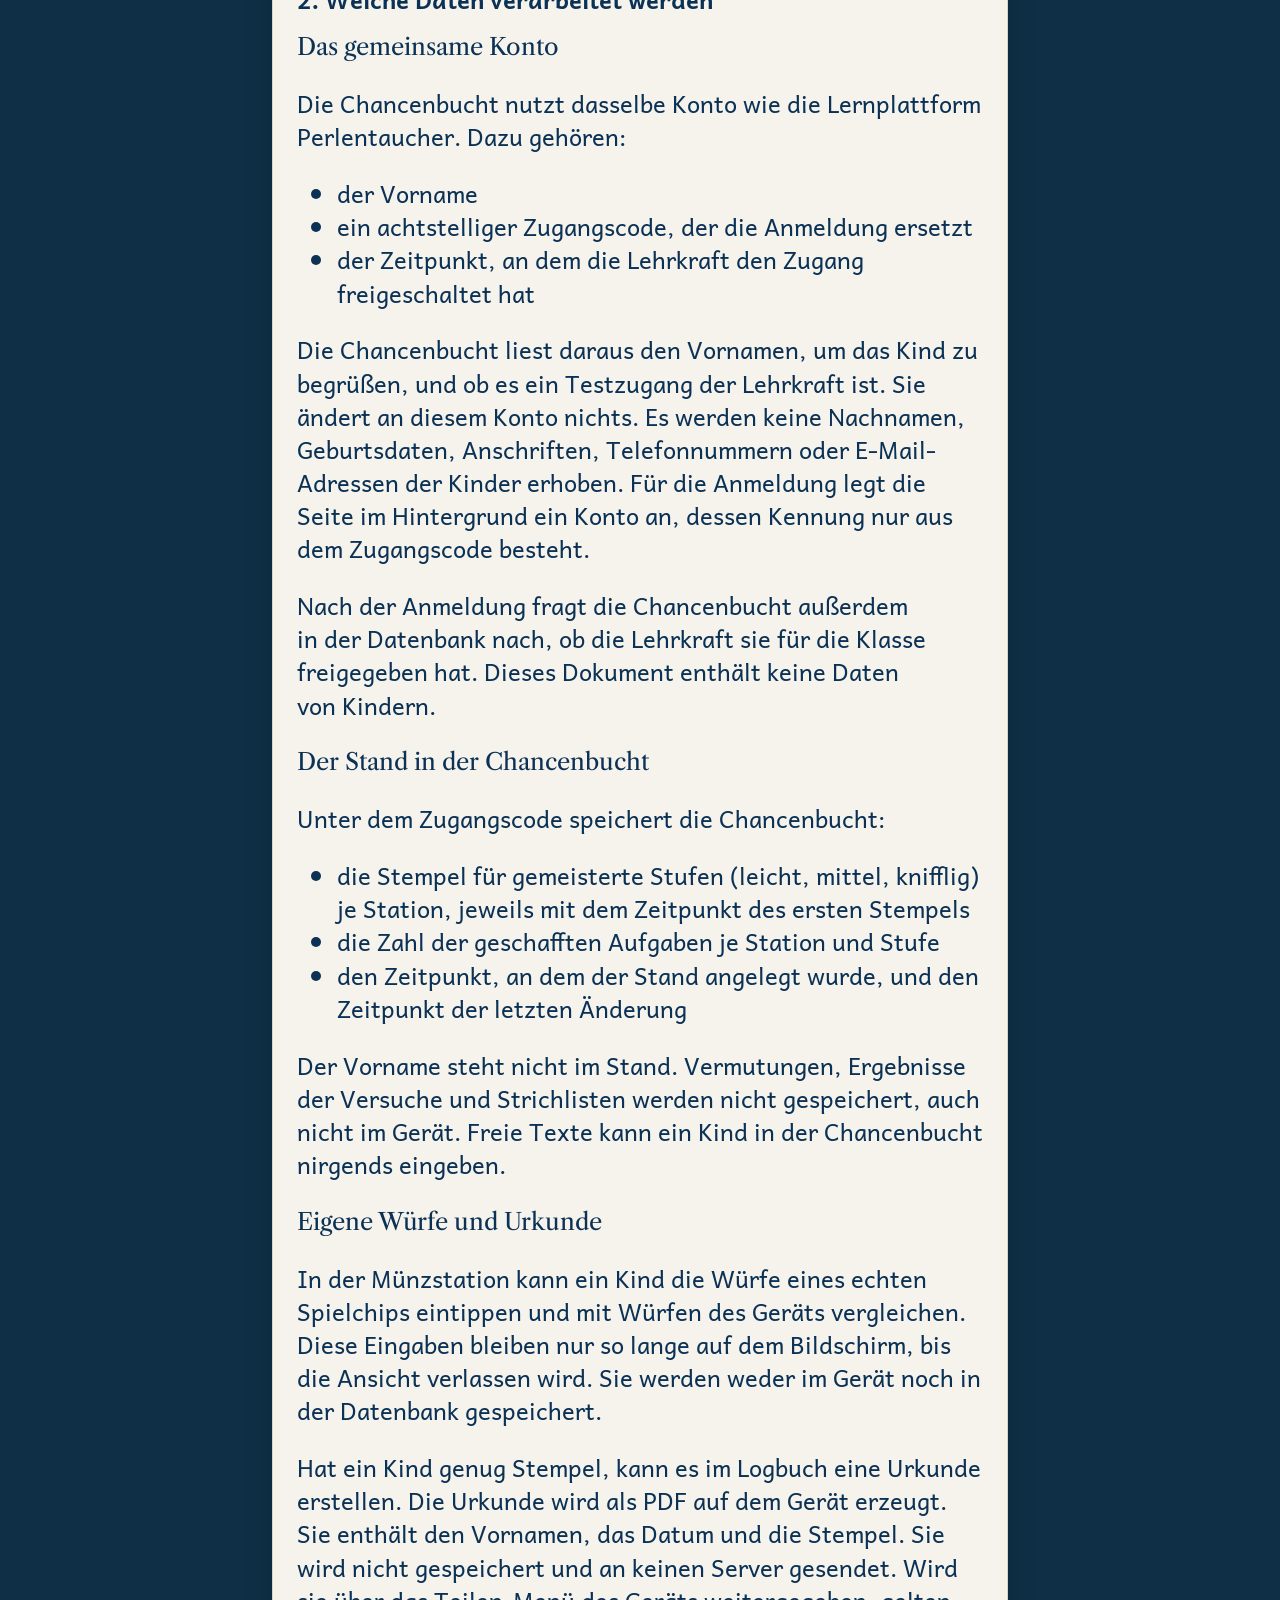
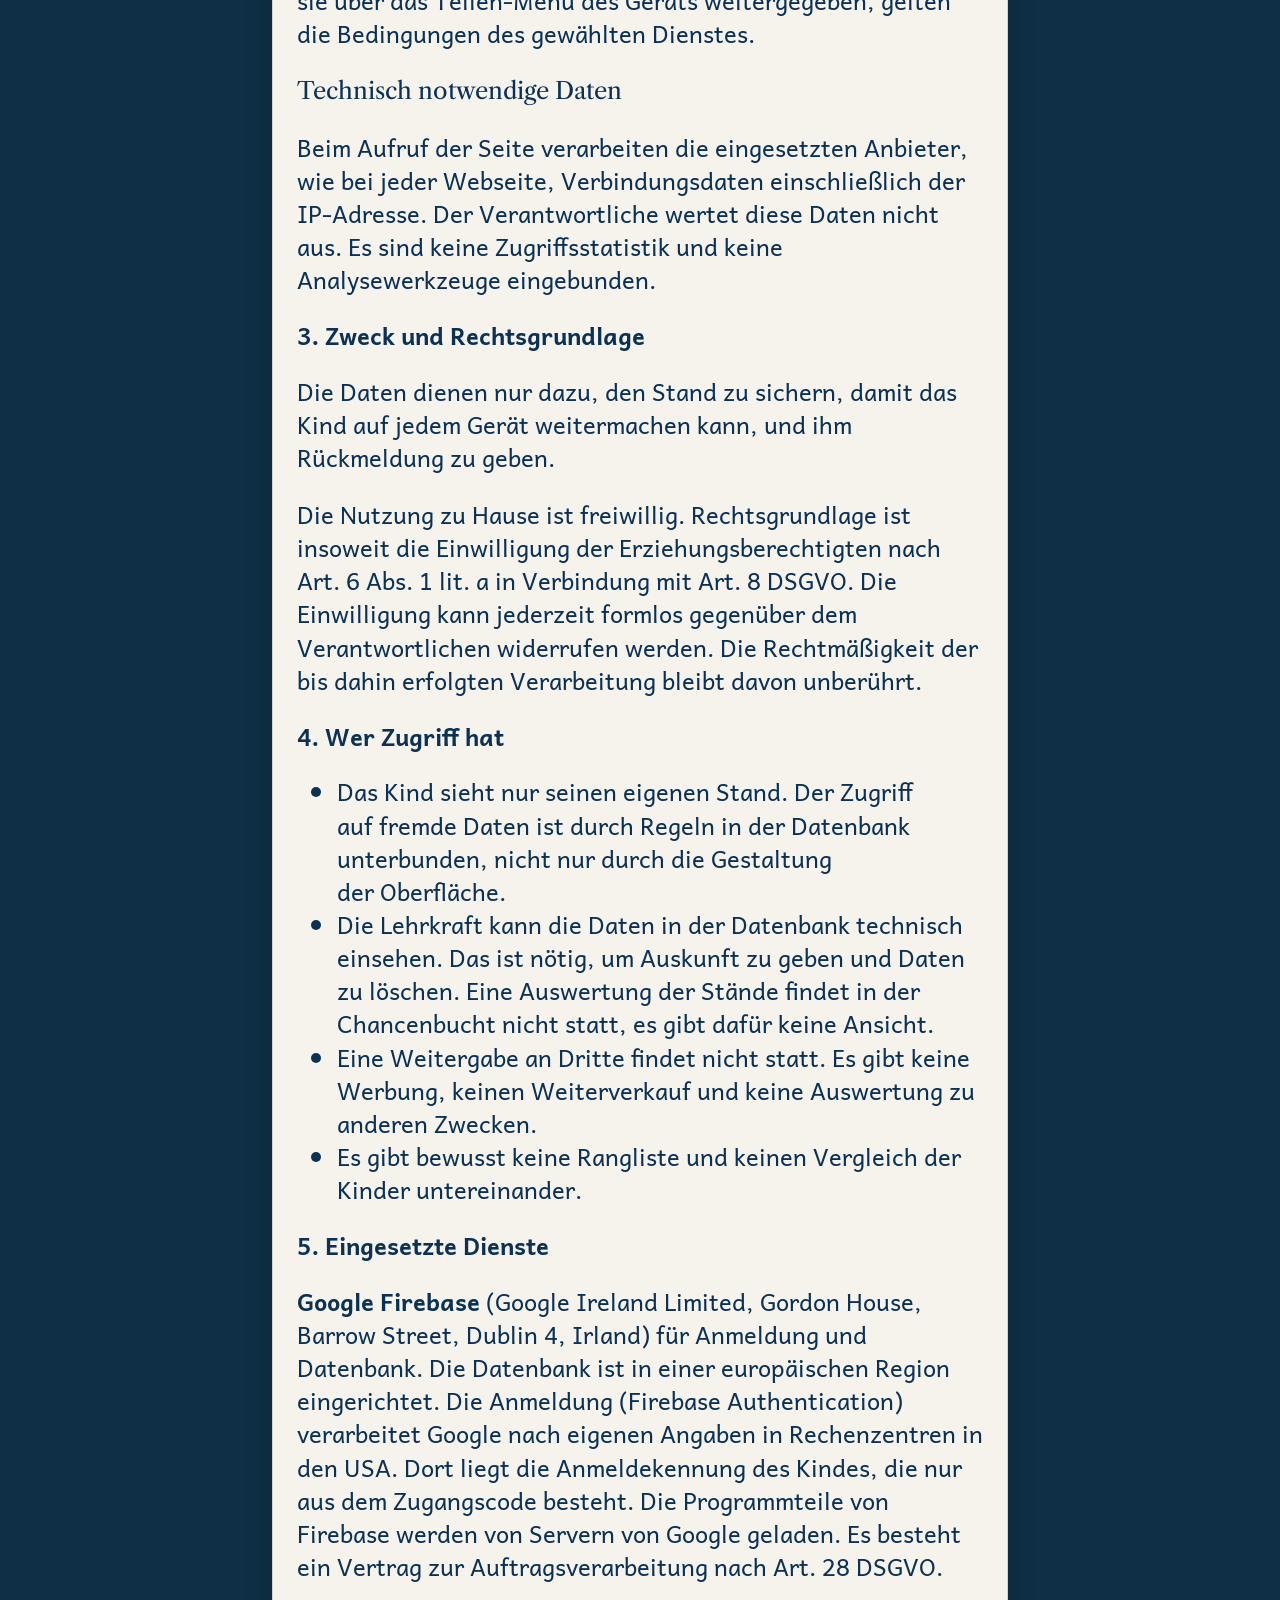
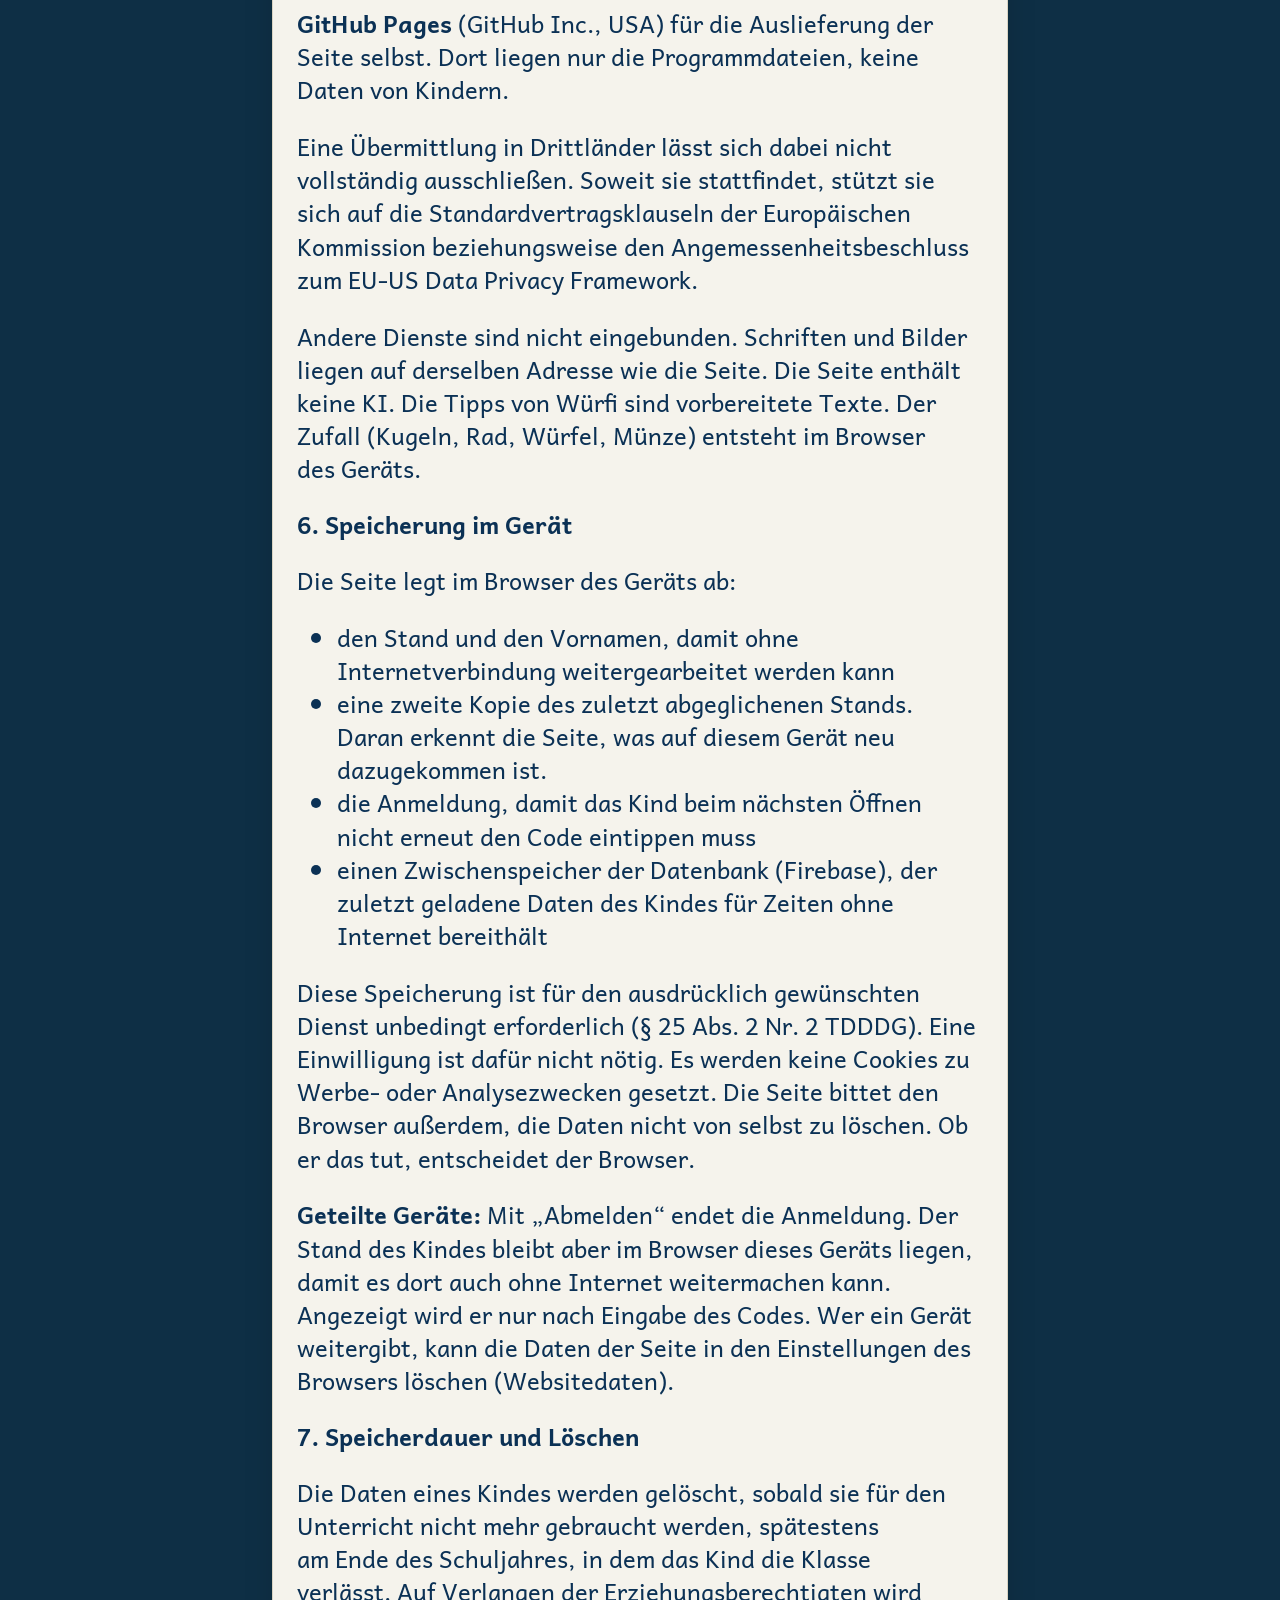
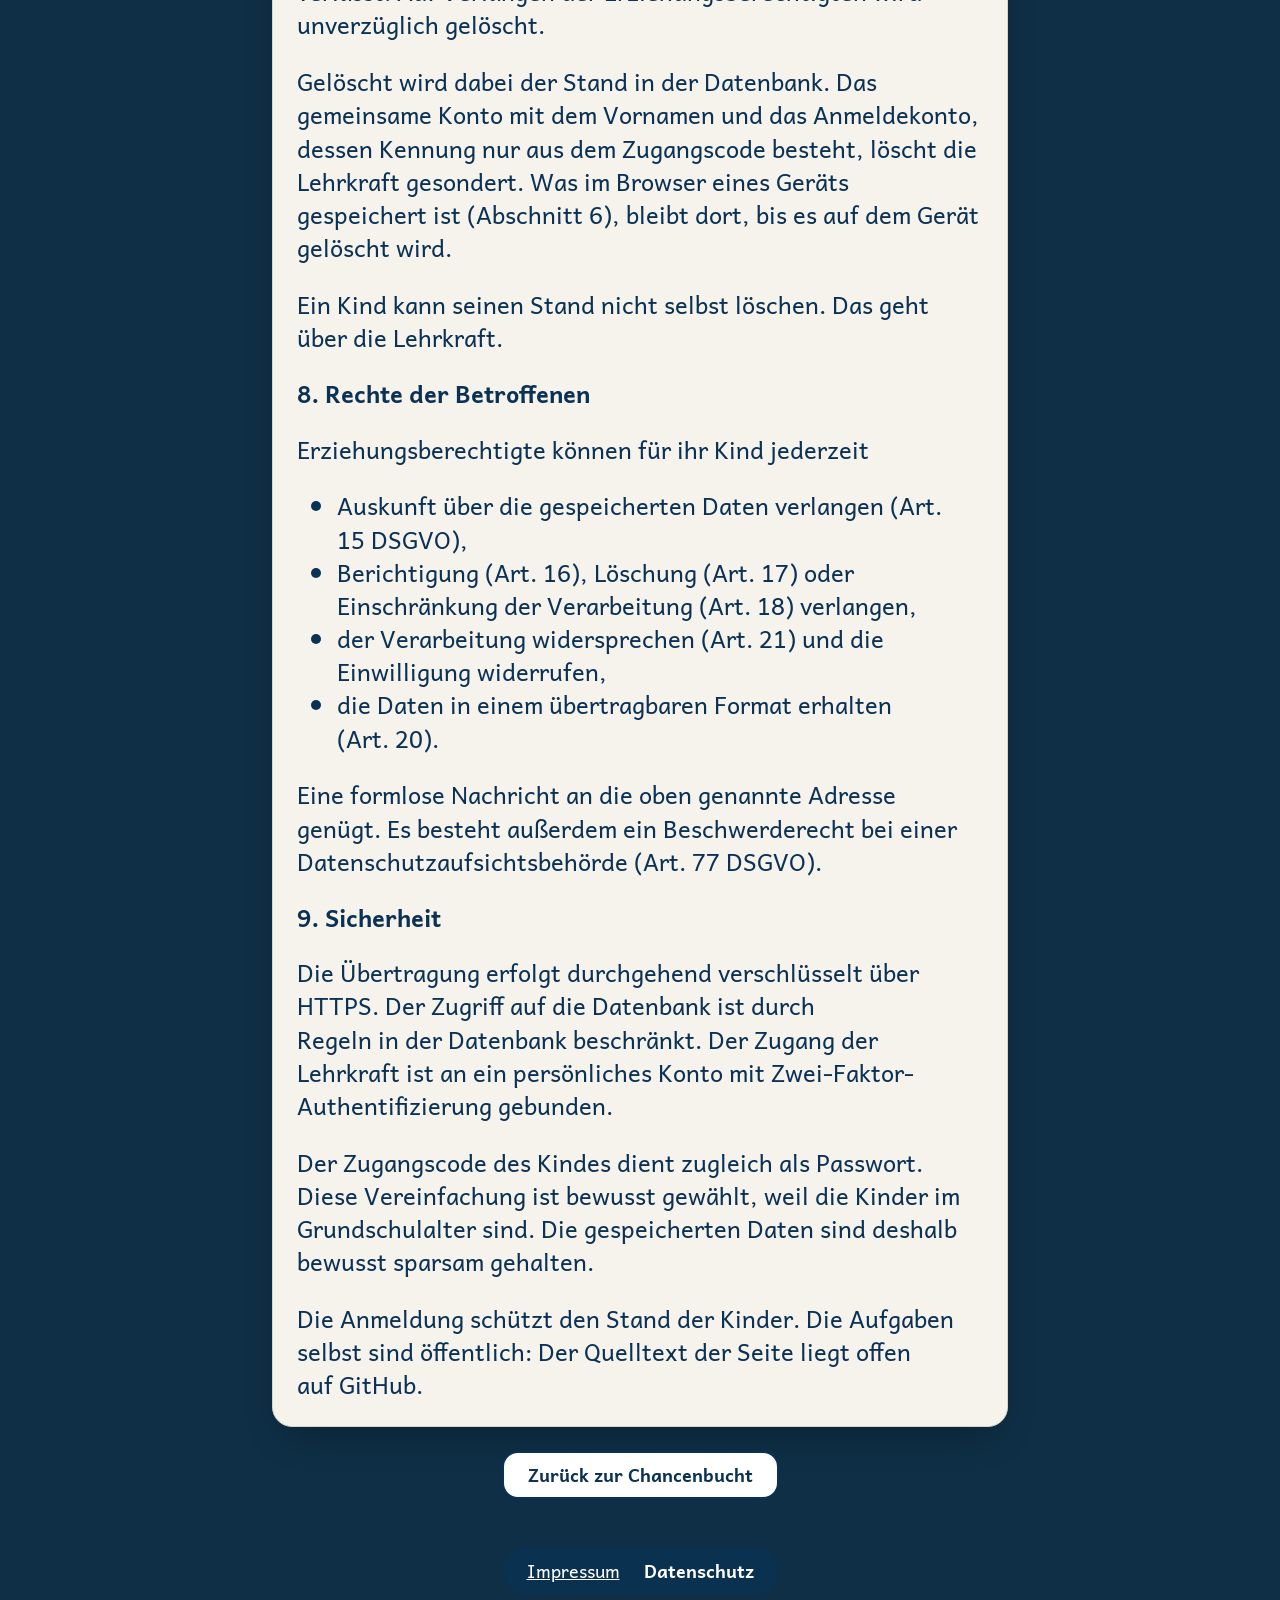
==== commit b03dabfa: "Freigabe durch die Lehrkraft: „Bald offen“ statt Stationen, wenn gesperrt (v=30) Nach der Code-Einga" ====
--- a/datenschutz.html
+++ b/datenschutz.html
@@ -8,8 +8,8 @@
   <meta name="robots" content="noindex, nofollow">
   <meta name="theme-color" content="#0e2f45">
   <title>Datenschutz – Chancenbucht</title>
-  <link rel="stylesheet" href="css/tokens.css?v=22">
-  <link rel="stylesheet" href="css/chancenbucht.css?v=22">
+  <link rel="stylesheet" href="css/tokens.css?v=30">
+  <link rel="stylesheet" href="css/chancenbucht.css?v=30">
 </head>
 <body class="text-seite">
   <main class="seite">
@@ -43,7 +43,8 @@
         <li>ein achtstelliger Zugangscode, der die Anmeldung ersetzt</li>
         <li>der Zeitpunkt, an dem die Lehrkraft den Zugang freigeschaltet hat</li>
       </ul>
-      <p>Die Chancenbucht liest daraus nur den Vornamen, um das Kind zu begrüßen. Sie ändert an diesem Konto nichts. Es werden keine Nachnamen, Geburtsdaten, Anschriften, Telefonnummern oder E-Mail-Adressen der Kinder erhoben. Für die Anmeldung legt die Seite im Hintergrund ein Konto an, dessen Kennung nur aus dem Zugangscode besteht.</p>
+      <p>Die Chancenbucht liest daraus den Vornamen, um das Kind zu begrüßen, und ob es ein Testzugang der Lehrkraft ist. Sie ändert an diesem Konto nichts. Es werden keine Nachnamen, Geburtsdaten, Anschriften, Telefonnummern oder E-Mail-Adressen der Kinder erhoben. Für die Anmeldung legt die Seite im Hintergrund ein Konto an, dessen Kennung nur aus dem Zugangscode besteht.</p>
+      <p>Nach der Anmeldung fragt die Chancenbucht außerdem in der Datenbank nach, ob die Lehrkraft sie für die Klasse freigegeben hat. Dieses Dokument enthält keine Daten von Kindern.</p>
 
       <h3>Der Stand in der Chancenbucht</h3>
       <p>Unter dem Zugangscode speichert die Chancenbucht:</p>
--- a/css/tokens.css
+++ b/css/tokens.css
@@ -33,11 +33,9 @@
   --papier: #f5f3ec;
   --papier-linie: #d9d3c2;
   --tinte-leise: #4a6275;
-  --lagune-ersatz: #cfe7ee;
   --glas-kante: rgba(255, 255, 255, 0.5);
   --glas-schatten: rgba(0, 0, 0, 0.36);
   --nebel: rgba(10, 52, 84, 0.7);
-  --fehler: #9b2c1f;
 
   /* Inhaltsfarben für Kugeln und Felder: gedämpft, gut unterscheidbar, jede mit eigenem Muster
      (blau Streifen, rot Punkte, gelb glatt, grün Karo). Nie nur über die Farbe unterscheiden. */
--- a/css/chancenbucht.css
+++ b/css/chancenbucht.css
@@ -210,6 +210,10 @@
 .station__bild { width: calc(120 * var(--s)); min-width: 4.5rem; height: auto; margin: auto 0 calc(10 * var(--s)); padding-top: calc(18 * var(--s)); }
 .station__bald { margin-top: var(--a-s) !important; font-size: var(--gr-label); opacity: 0.92; display: inline-flex; align-items: center; gap: 0.4em; }
 .schloss { width: 1em; height: 1em; fill: none; stroke: currentColor; stroke-width: 1.6; stroke-linecap: round; stroke-linejoin: round; }
+
+/* ---------- Plattform gesperrt („Bald offen“, Lehrerbereich des Perlentauchers, 21.11.2026) ---------- */
+.zu h2 { display: flex; align-items: center; gap: 0.45em; }
+.zu h2 .schloss { flex: none; width: 0.9em; height: 0.9em; }
 
 /* Stationsbilder (Code-Grafik, nur Zierde): Inhaltsfarben gedämpft, mit Muster */
 .sym { fill: none; stroke: rgba(255, 255, 255, 0.92); stroke-width: 2.4; stroke-linecap: round; stroke-linejoin: round; }
@@ -374,3 +378,15 @@
 /* Fokus auf dem Titel nach dem Weiterblättern: Ring bleibt, aber rund und mit Abstand (kein „Auswahlkasten“) */
 h1[tabindex="-1"] { border-radius: 0.6rem; }
 h1[tabindex="-1"]:focus-visible { outline-offset: 6px; }
+
+/* Erwachsenenbereich wie bei den Riff-Akten (Ingo, 15.11.2026): zugeklappt eine kleine Nebelglas-Pille
+   mit Pfeil links, damit Kinder nicht hineintippen; aufgeklappt helles Papier in voller Breite. */
+.erwachsene:not([open]) {
+  width: fit-content; max-width: 100%; margin: 0.6rem auto; padding: 0 1.1em;
+  border-radius: 999px; border: 0; box-shadow: none; background: var(--nebel); color: var(--weiss);
+  -webkit-backdrop-filter: blur(5px); backdrop-filter: blur(5px);
+}
+.erwachsene:not([open]) > summary { gap: 0.55em; }
+.erwachsene:not([open]) > summary h2 { font-family: var(--schrift-text); font-size: 1rem; font-weight: 700; color: inherit; }
+.erwachsene:not([open]) > summary::after { order: -1; margin-left: 0; transform: rotate(-45deg); }
+.erwachsene:not([open]) > summary:focus-visible { outline-color: var(--weiss); box-shadow: 0 0 0 2px var(--navy); border-radius: 999px; }
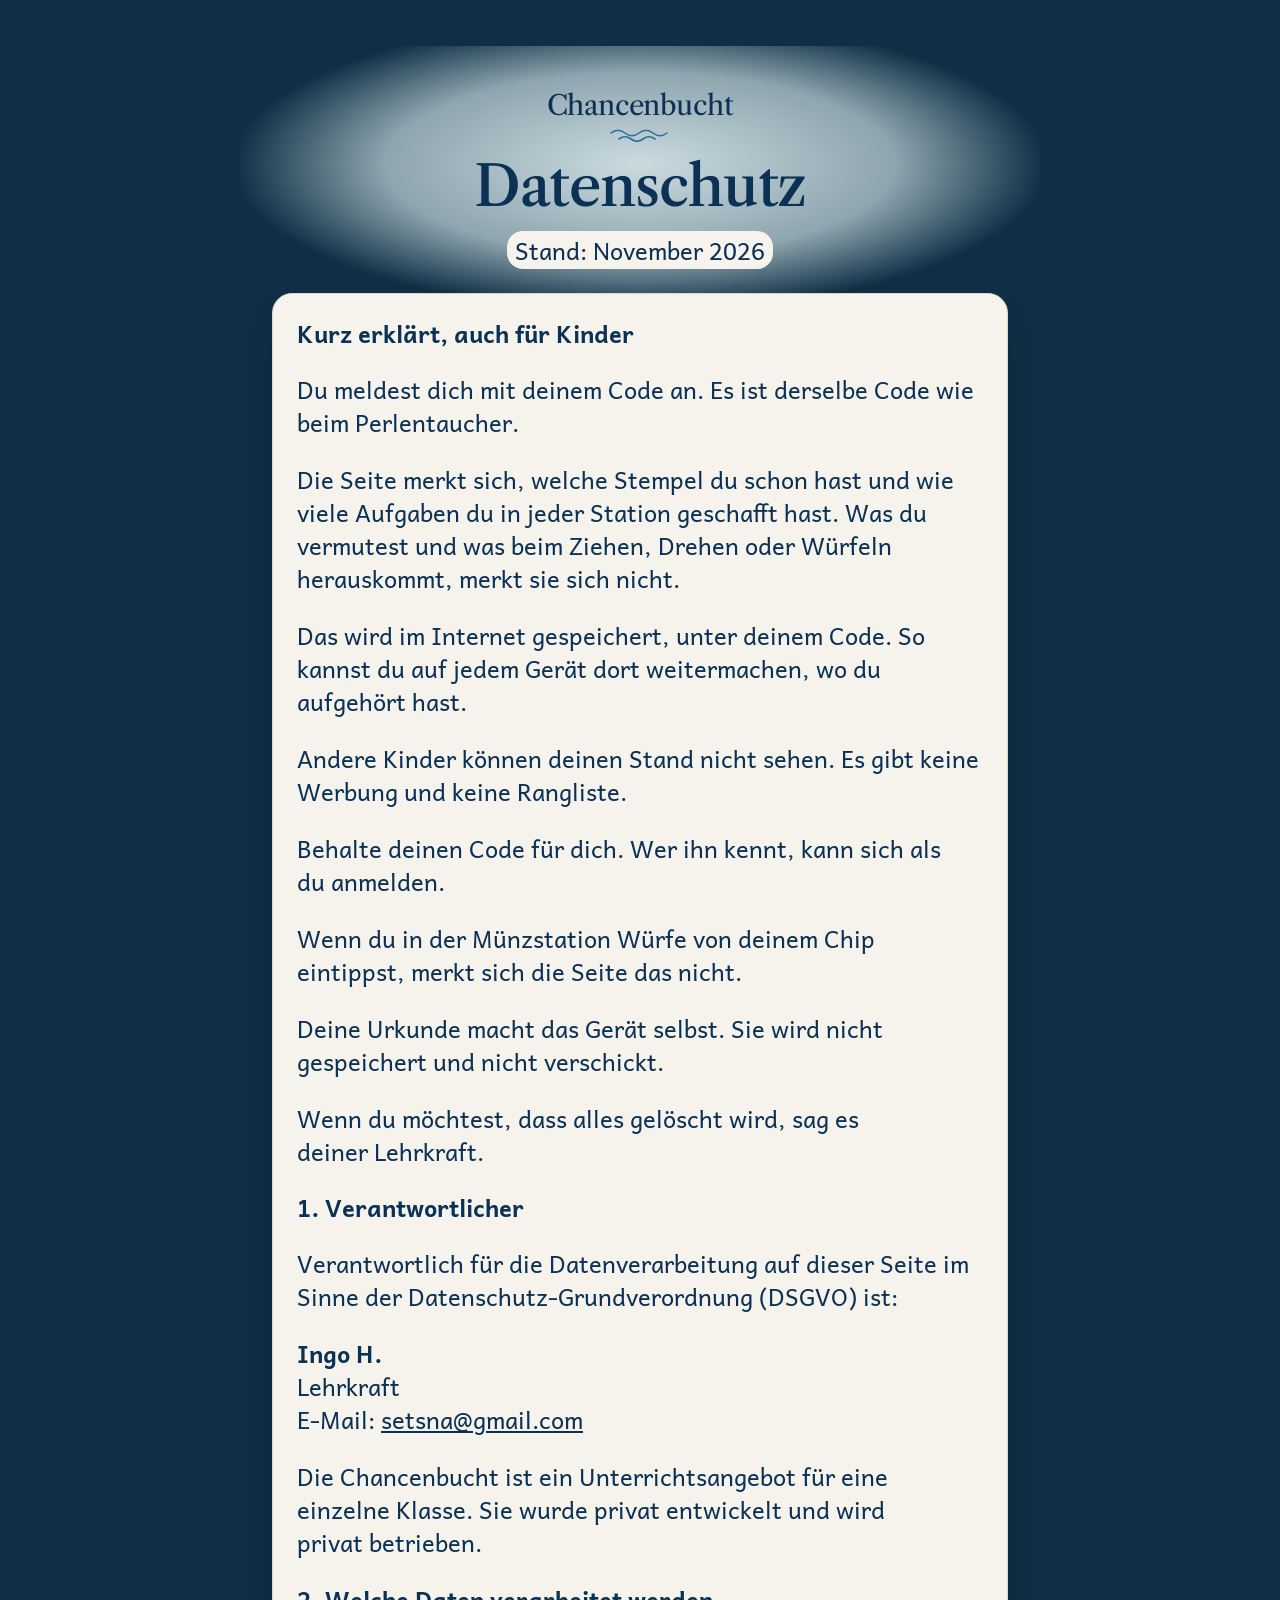
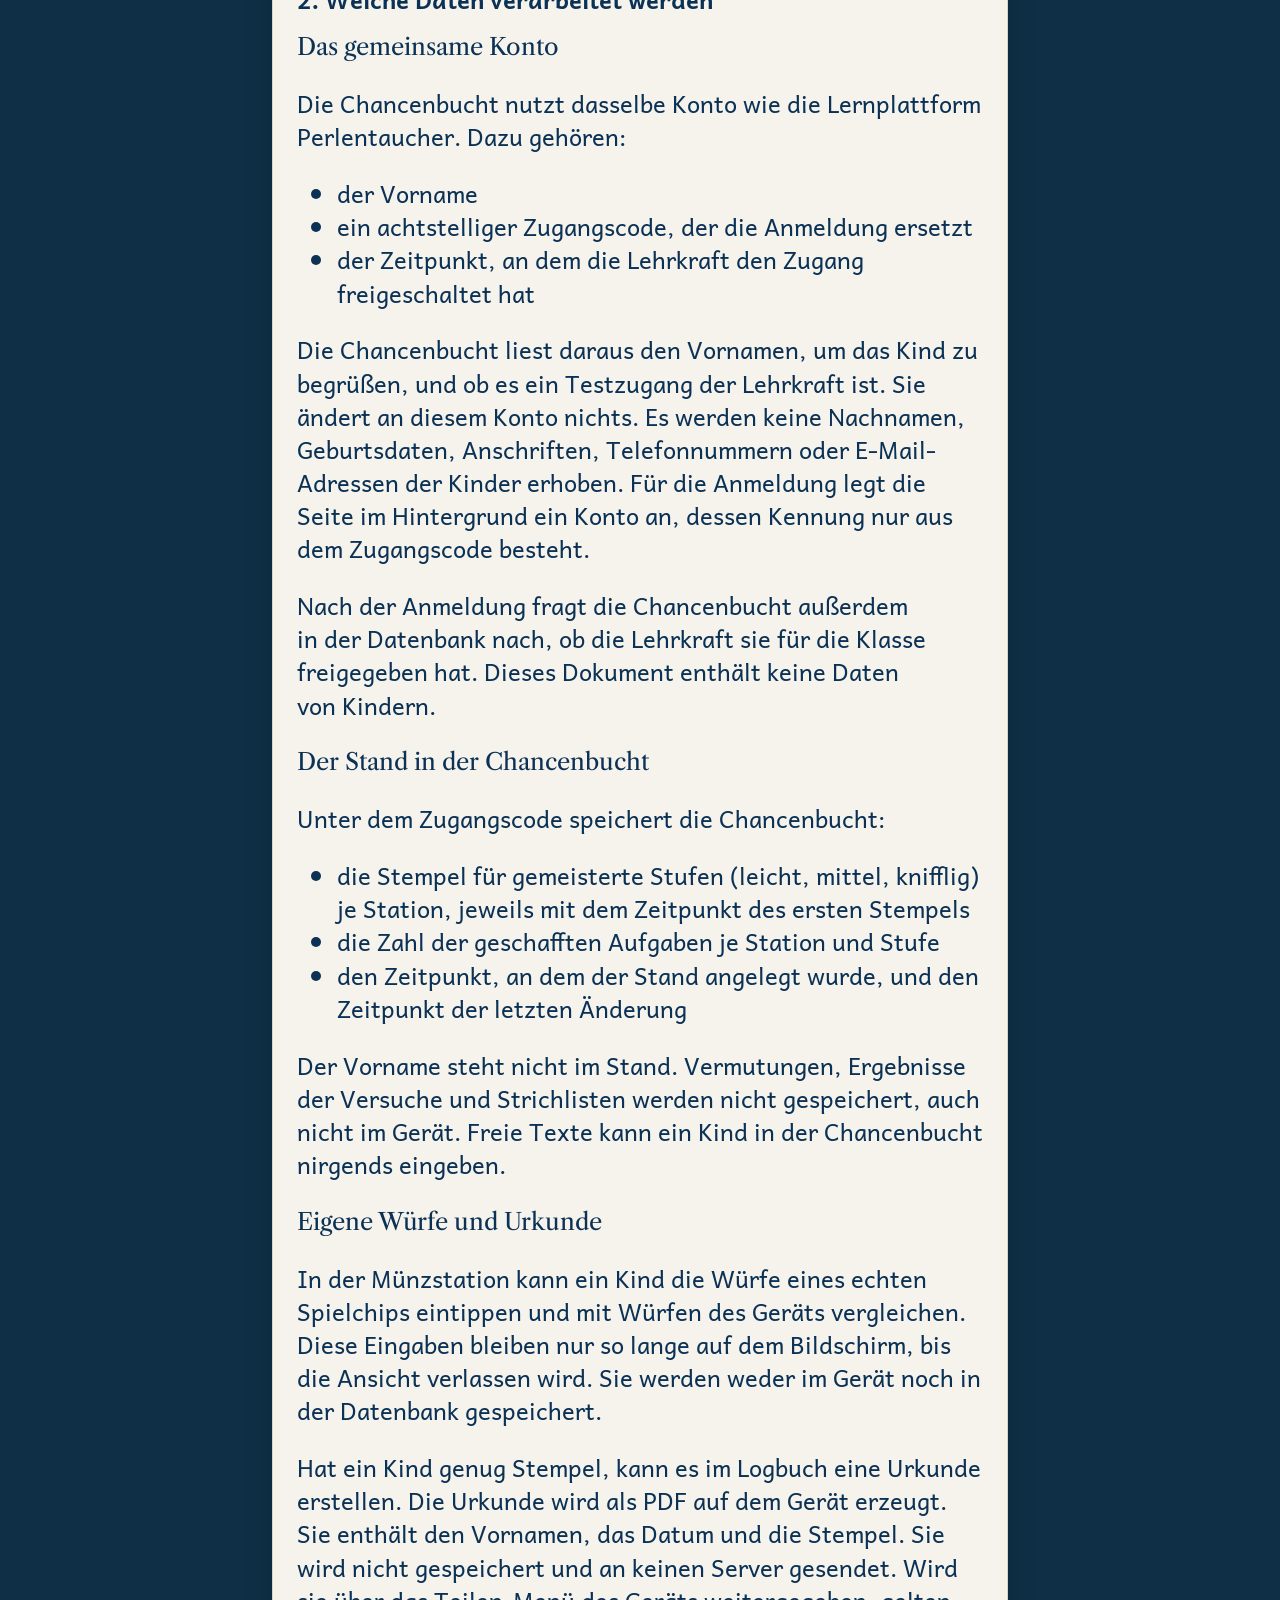
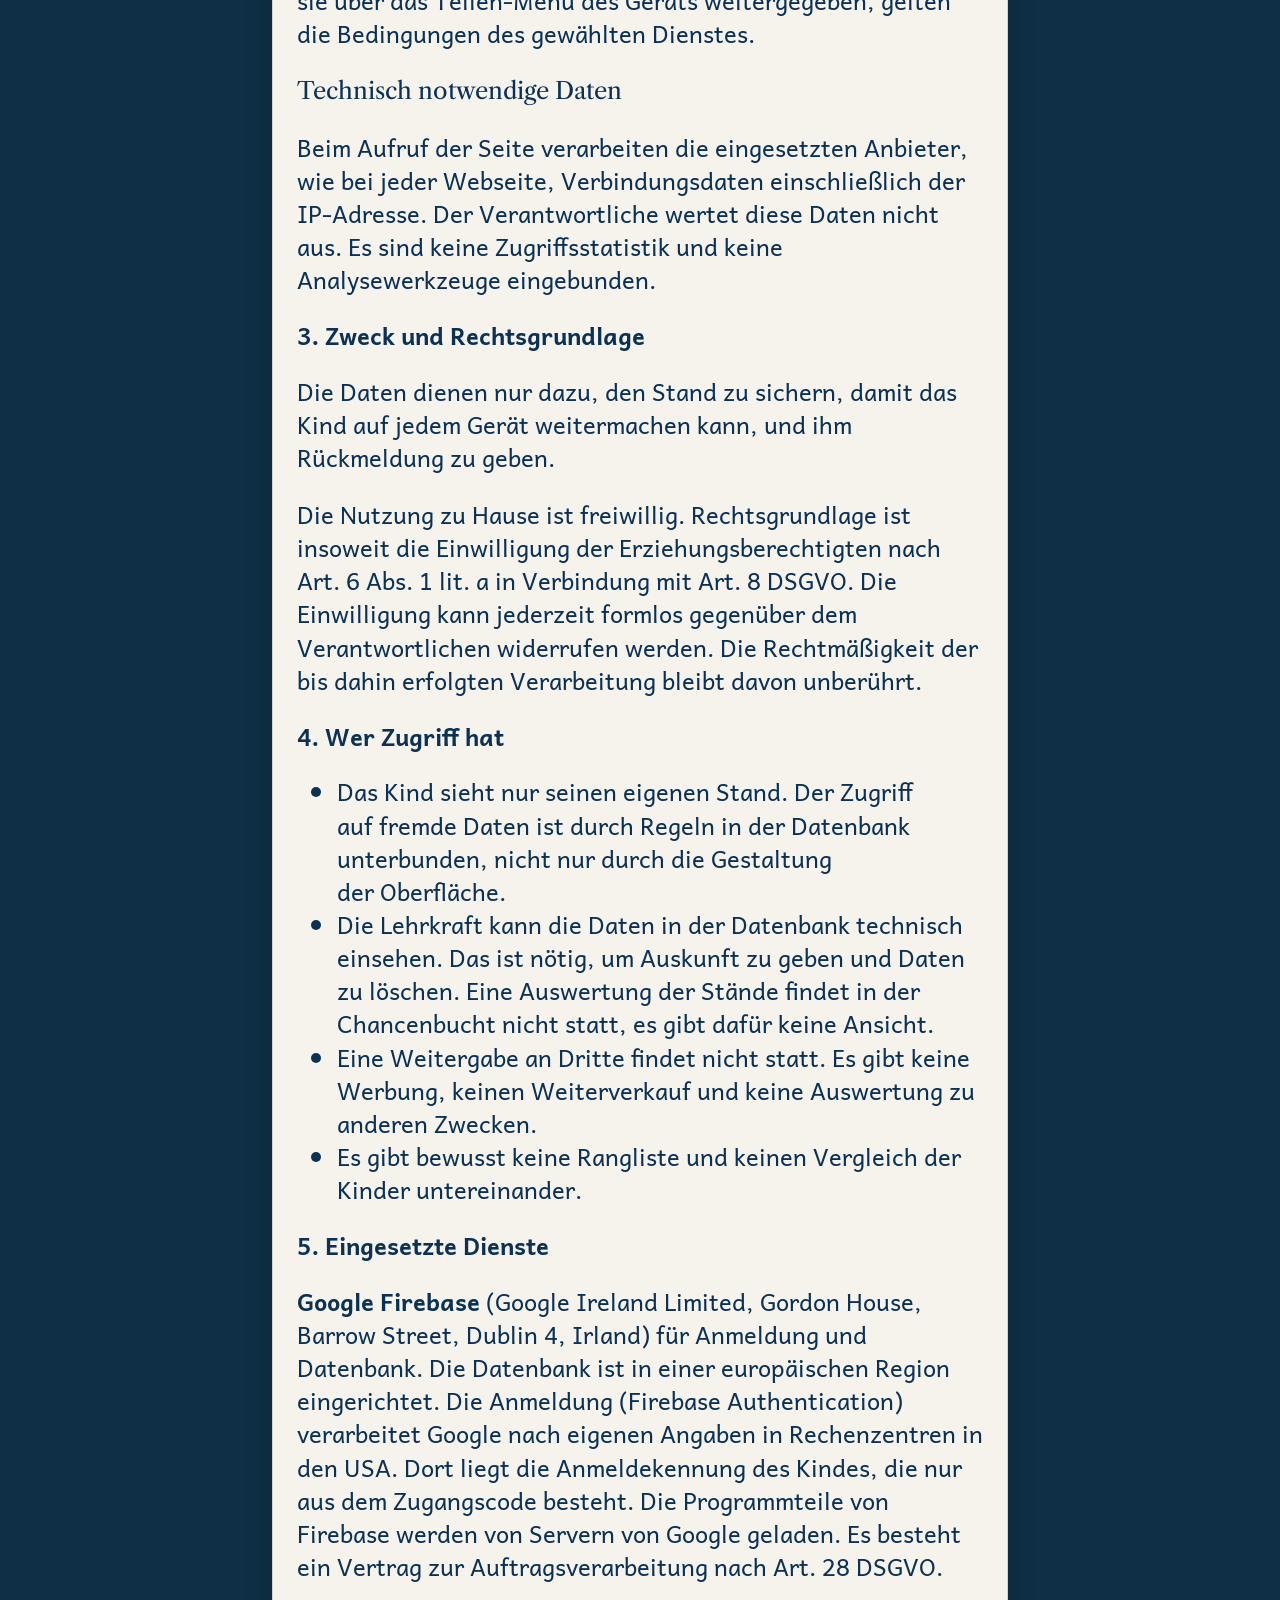
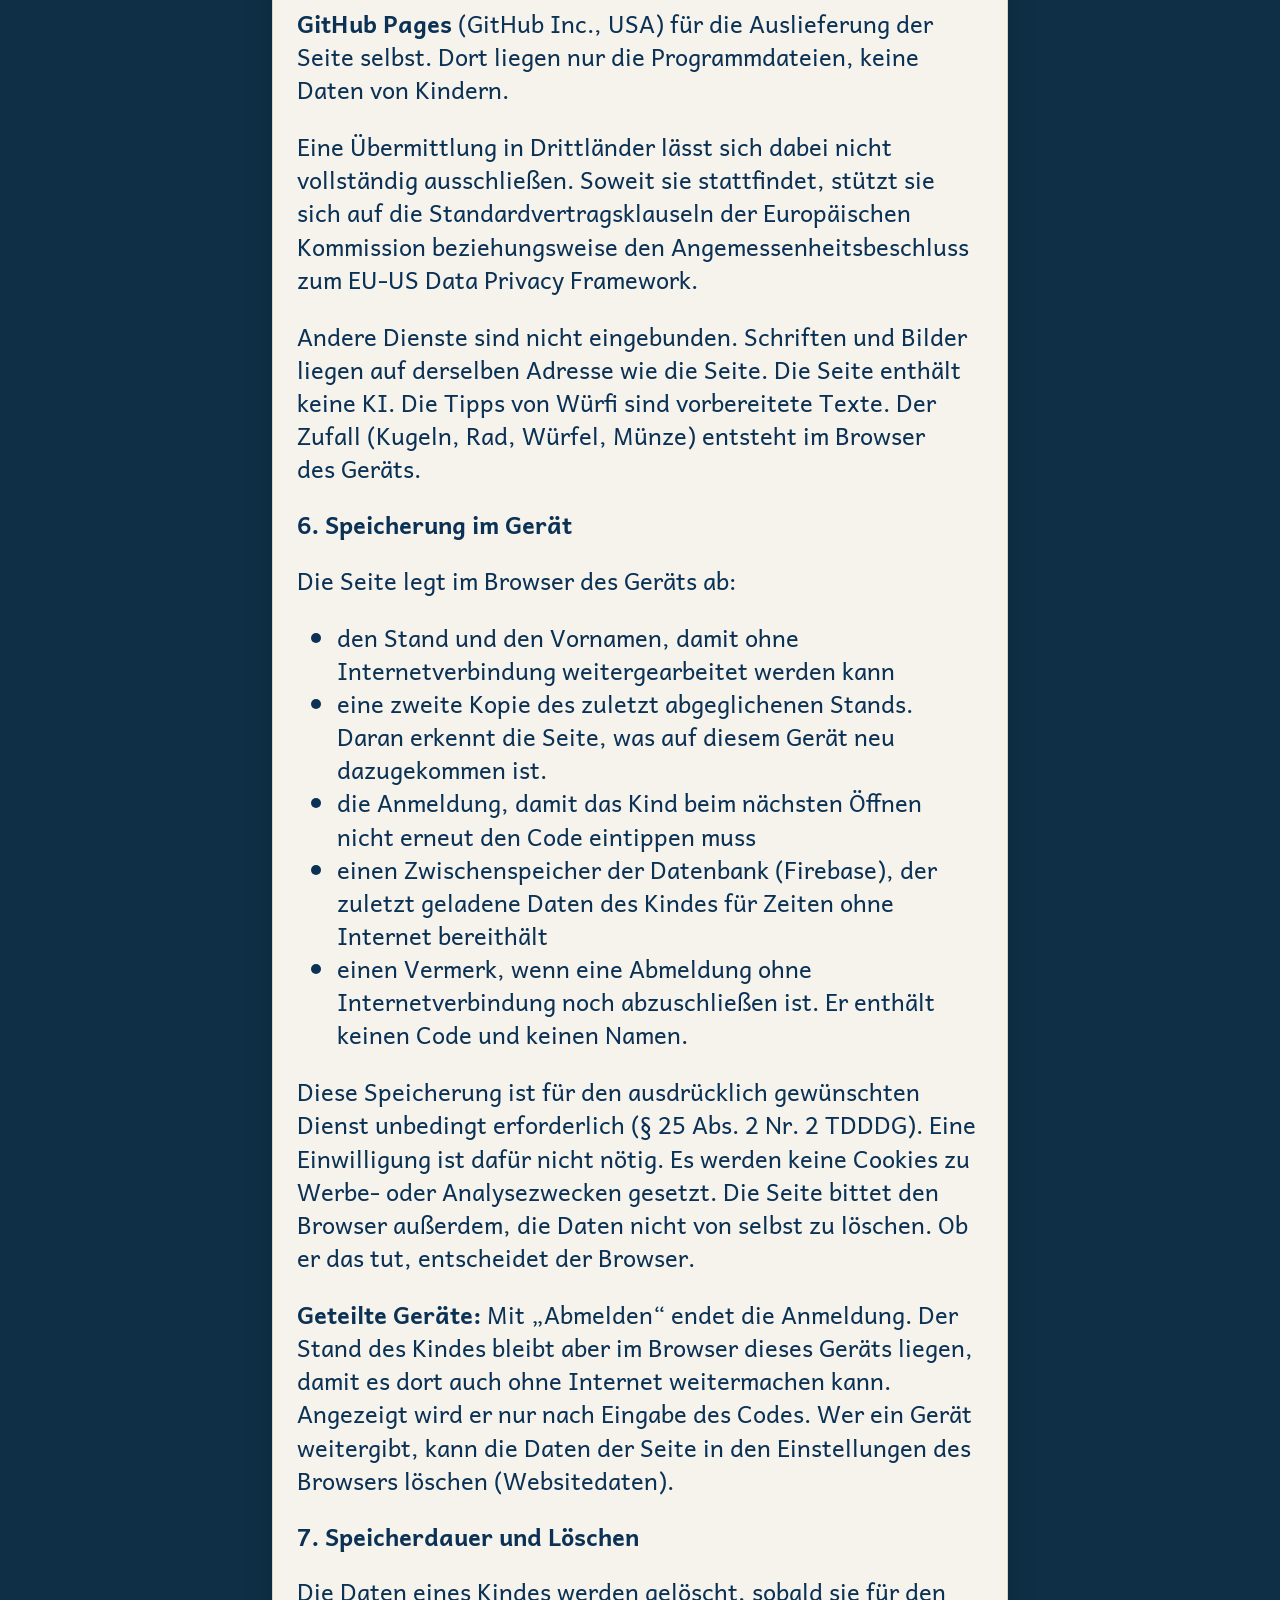
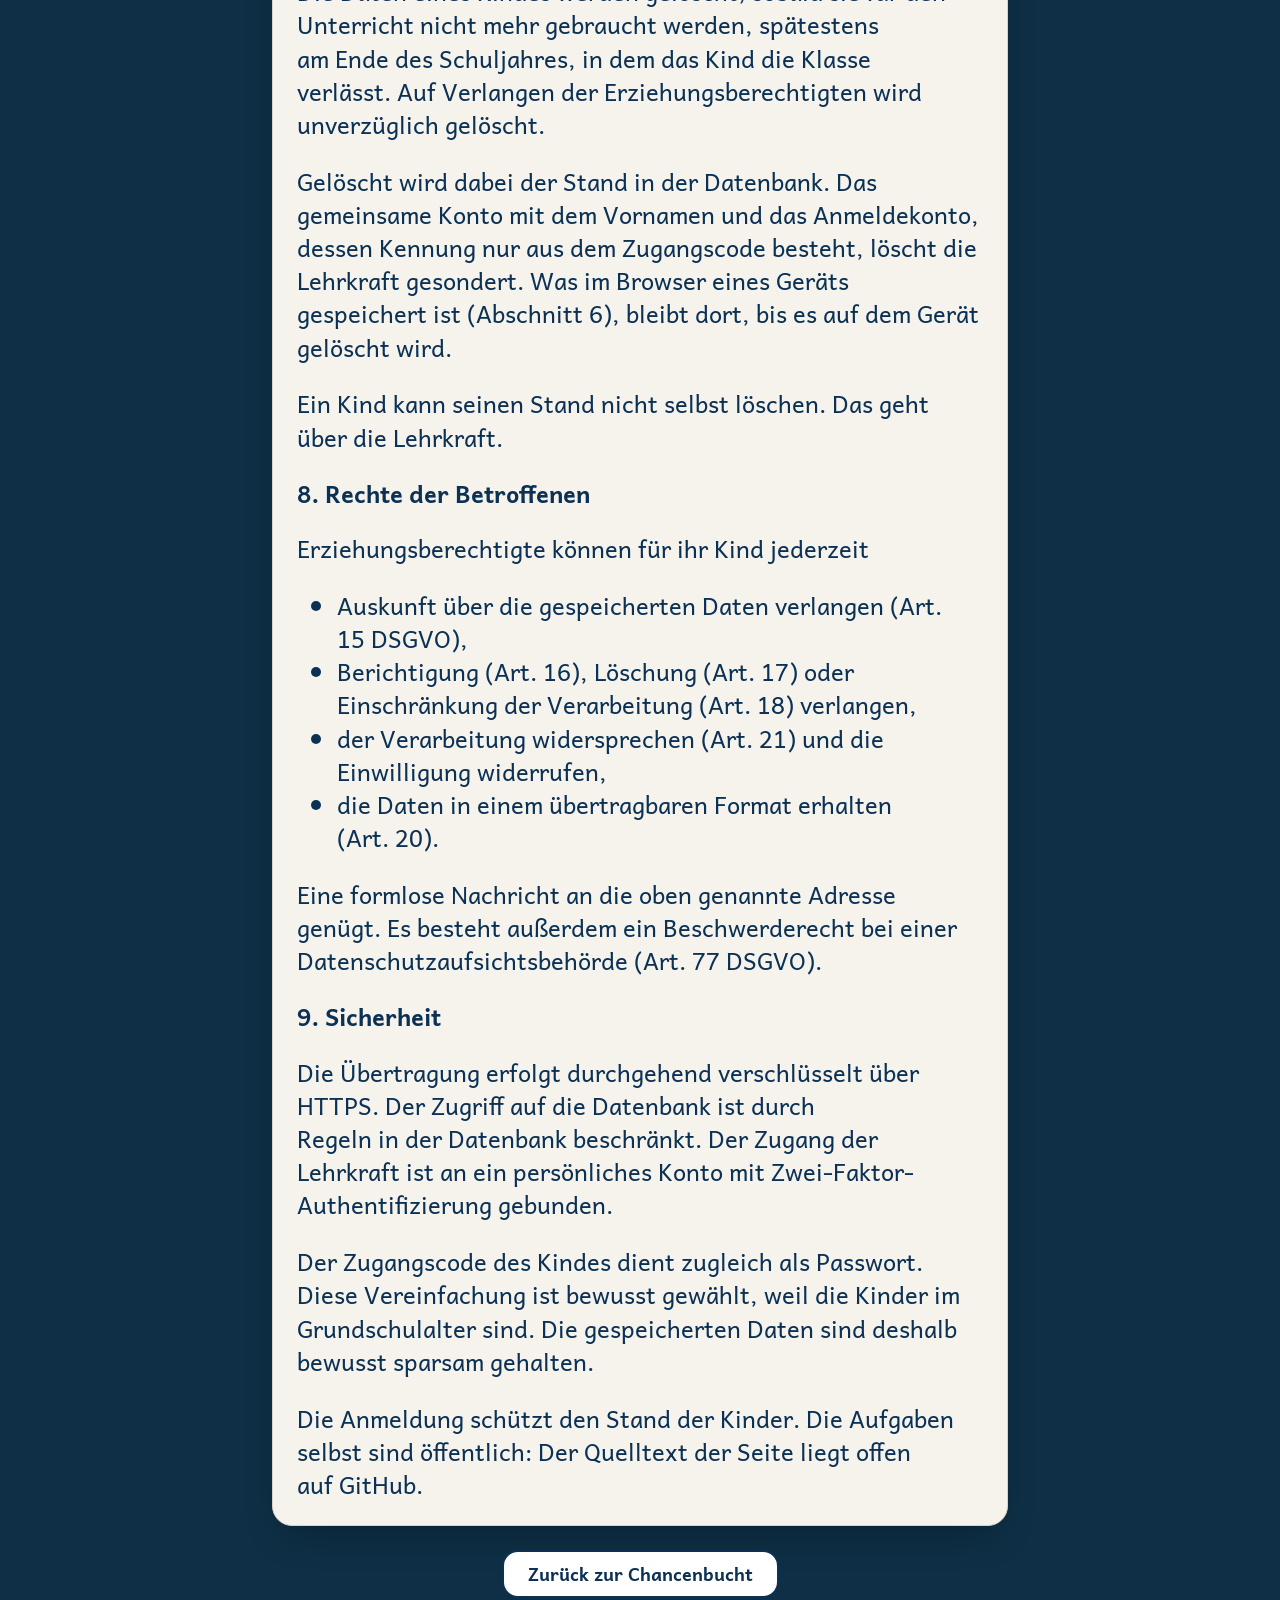
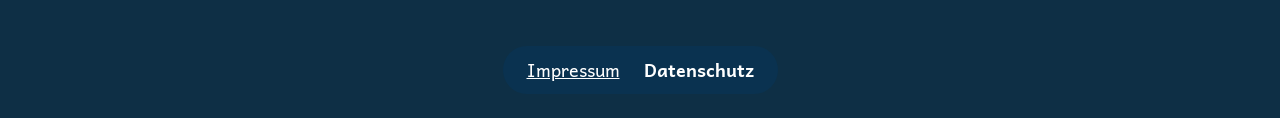
==== commit 38e159be: "Abmelden gilt auch, wenn Firebase nicht geladen wurde: Vermerk auf dem Gerät (v=32) Kam Firebase in " ====
--- a/datenschutz.html
+++ b/datenschutz.html
@@ -8,8 +8,8 @@
   <meta name="robots" content="noindex, nofollow">
   <meta name="theme-color" content="#0e2f45">
   <title>Datenschutz – Chancenbucht</title>
-  <link rel="stylesheet" href="css/tokens.css?v=30">
-  <link rel="stylesheet" href="css/chancenbucht.css?v=30">
+  <link rel="stylesheet" href="css/tokens.css?v=32">
+  <link rel="stylesheet" href="css/chancenbucht.css?v=32">
 </head>
 <body class="text-seite">
   <main class="seite">
@@ -87,6 +87,7 @@
         <li>eine zweite Kopie des zuletzt abgeglichenen Stands. Daran erkennt die Seite, was auf diesem Gerät neu dazugekommen ist.</li>
         <li>die Anmeldung, damit das Kind beim nächsten Öffnen nicht erneut den Code eintippen muss</li>
         <li>einen Zwischenspeicher der Datenbank (Firebase), der zuletzt geladene Daten des Kindes für Zeiten ohne Internet bereithält</li>
+        <li>einen Vermerk, wenn eine Abmeldung ohne Internetverbindung noch abzuschließen ist. Er enthält keinen Code und keinen Namen.</li>
       </ul>
       <p>Diese Speicherung ist für den ausdrücklich gewünschten Dienst unbedingt erforderlich (§ 25 Abs. 2 Nr. 2 TDDDG). Eine Einwilligung ist dafür nicht nötig. Es werden keine Cookies zu Werbe- oder Analysezwecken gesetzt. Die Seite bittet den Browser außerdem, die Daten nicht von selbst zu löschen. Ob er das tut, entscheidet der Browser.</p>
       <p><b>Geteilte Geräte:</b> Mit „Abmelden“ endet die Anmeldung. Der Stand des Kindes bleibt aber im Browser dieses Geräts liegen, damit es dort auch ohne Internet weitermachen kann. Angezeigt wird er nur nach Eingabe des Codes. Wer ein Gerät weitergibt, kann die Daten der Seite in den Einstellungen des Browsers löschen (Websitedaten).</p>
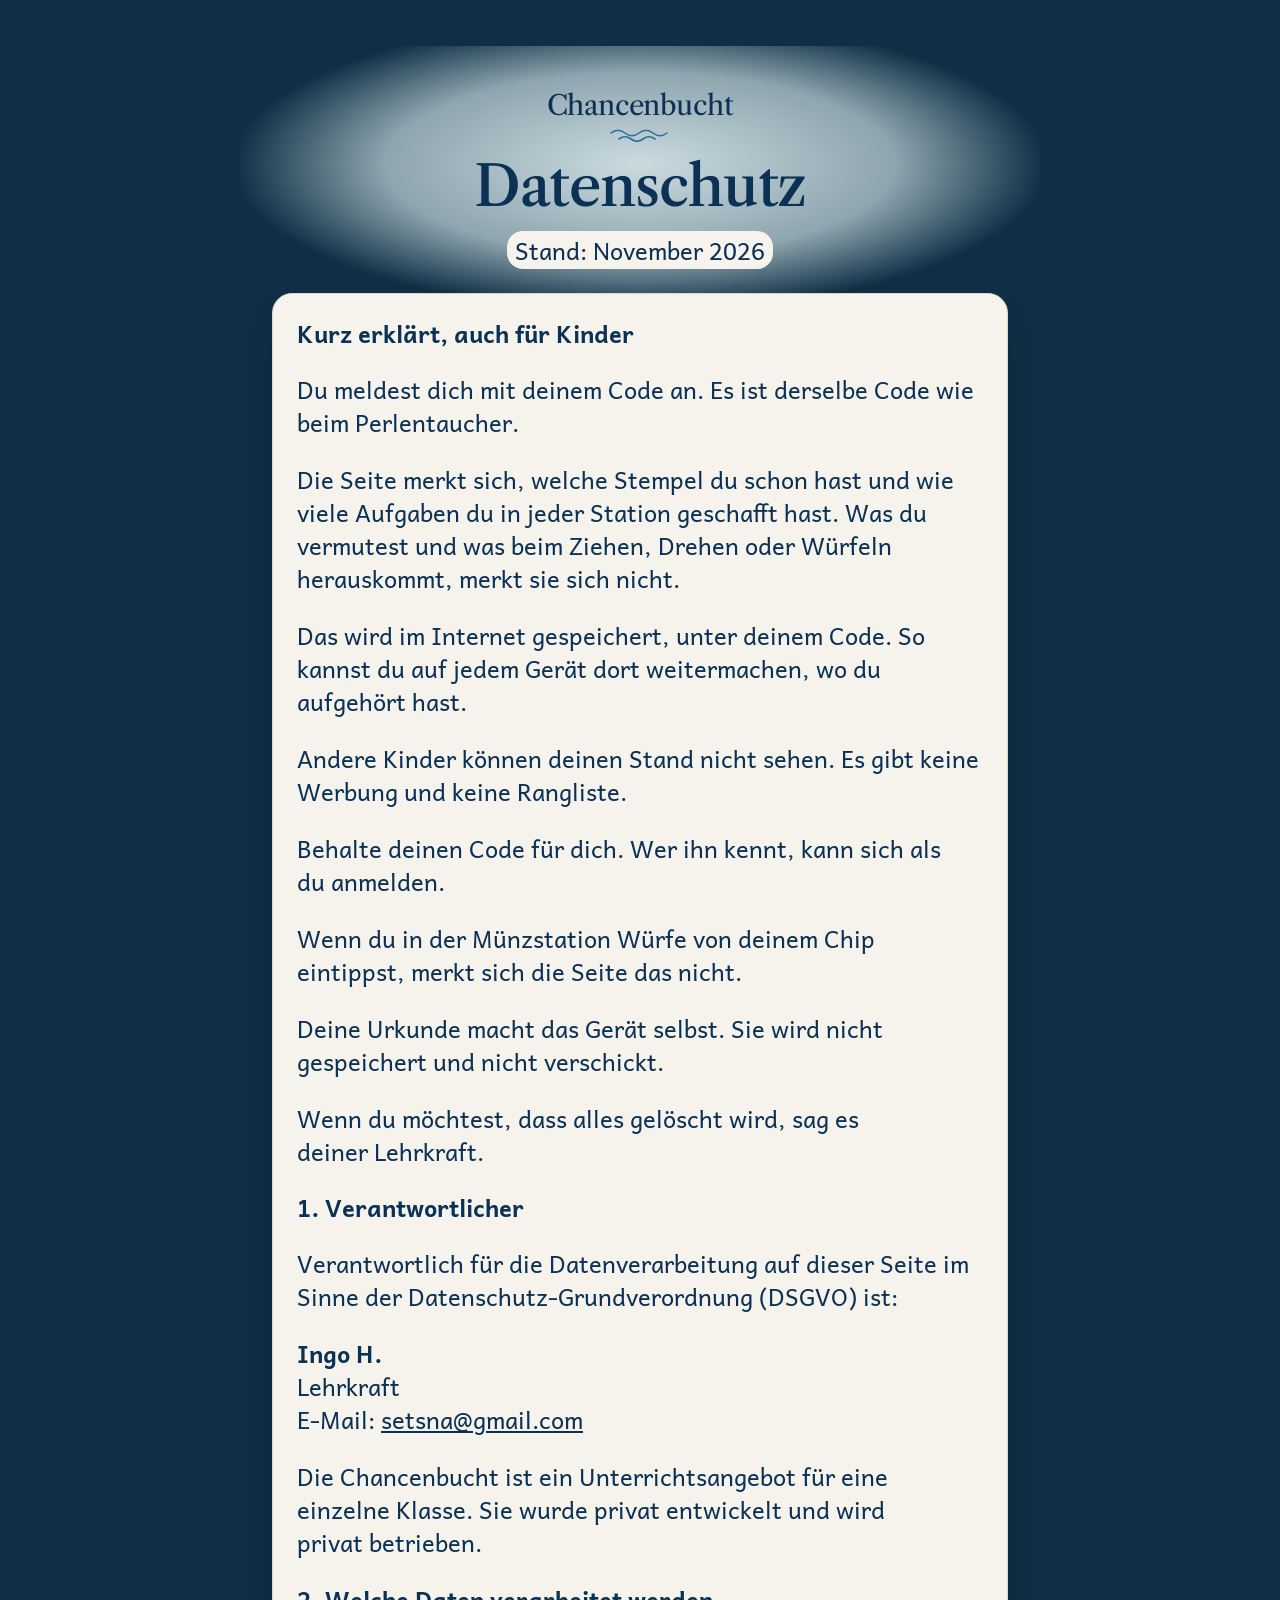
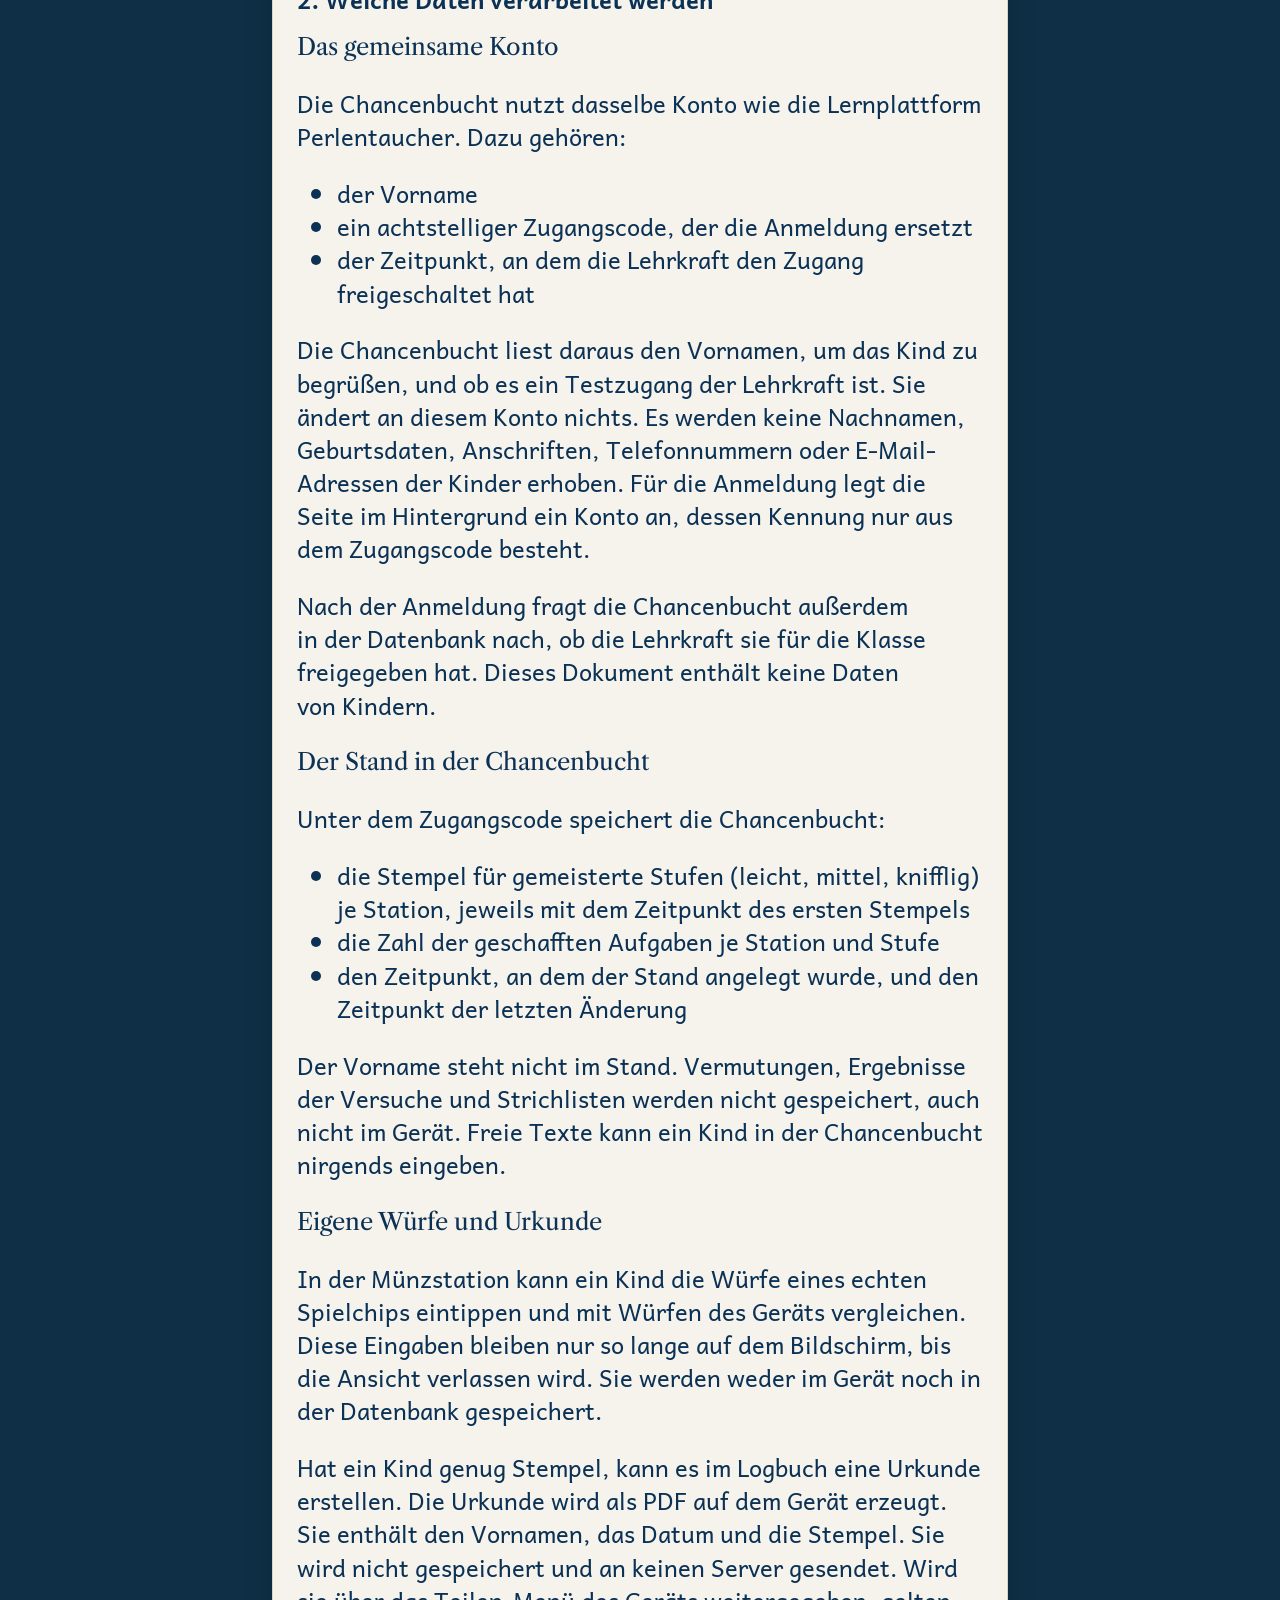
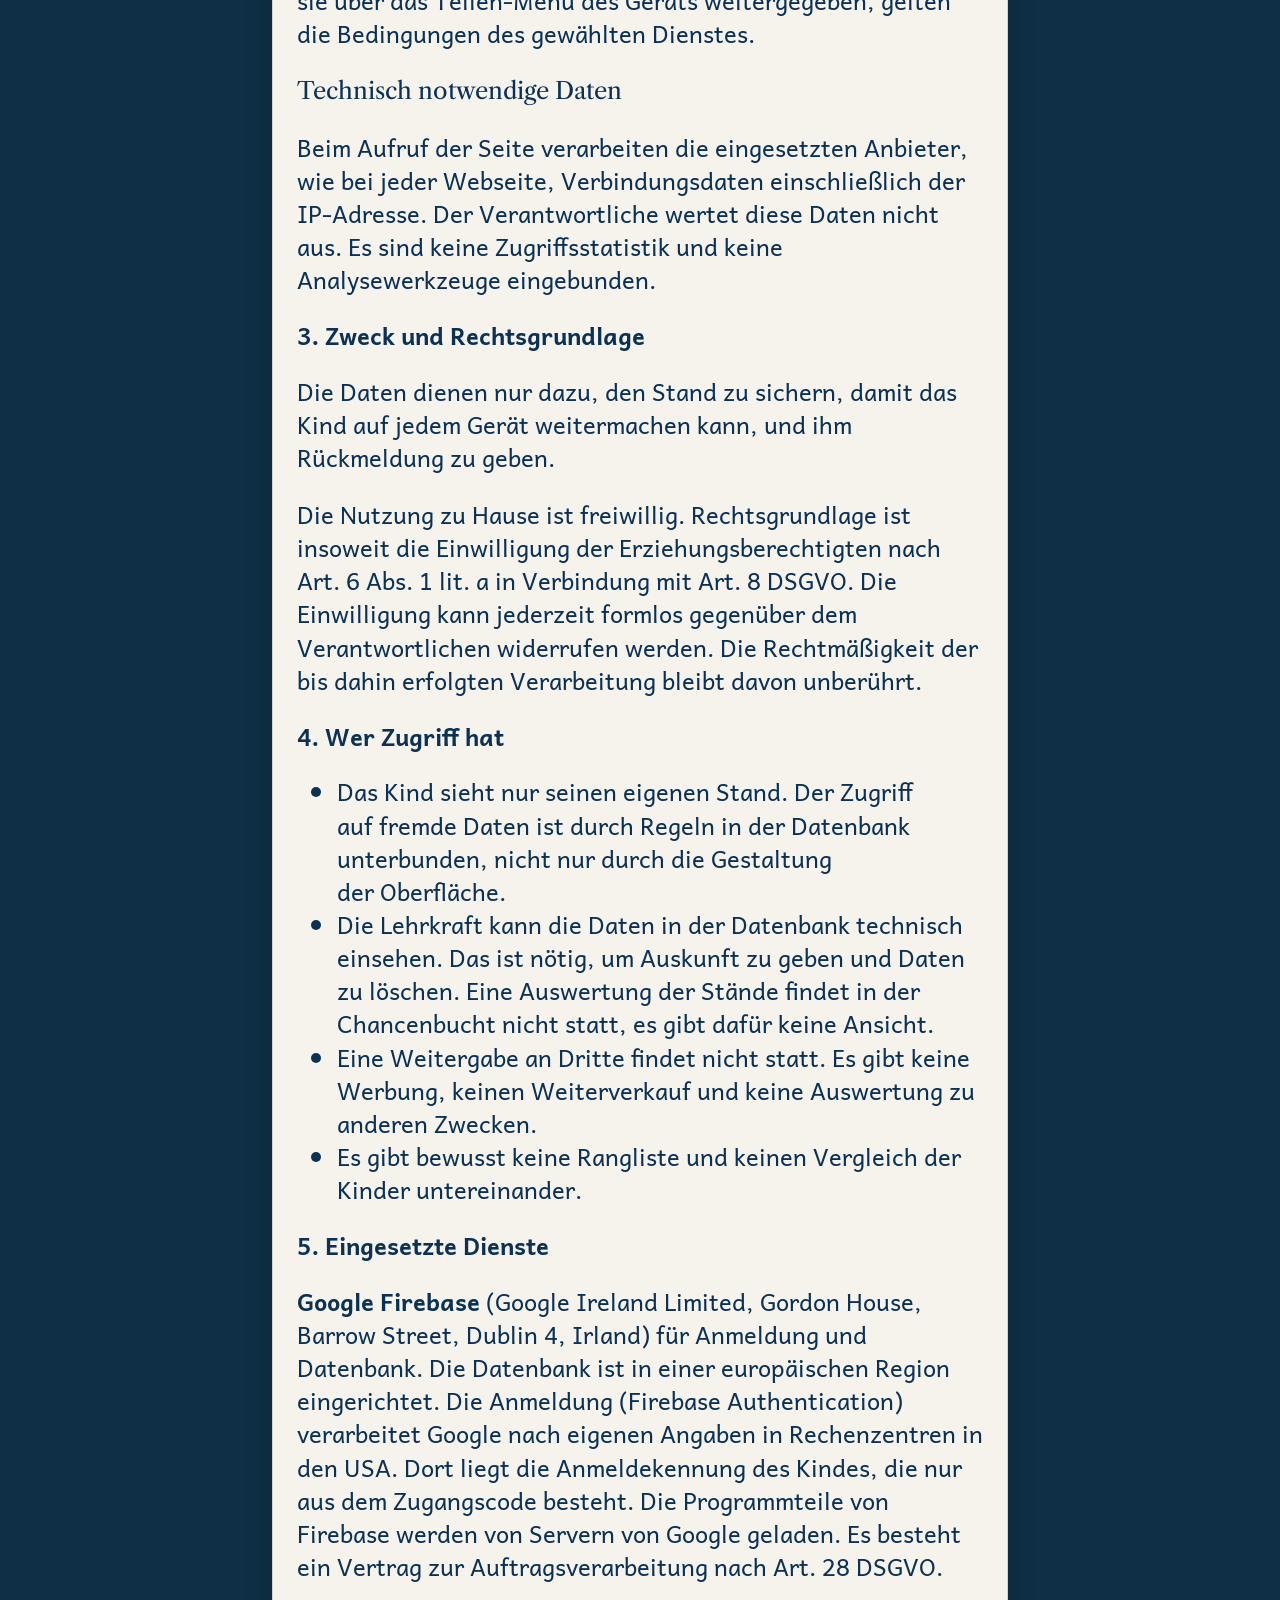
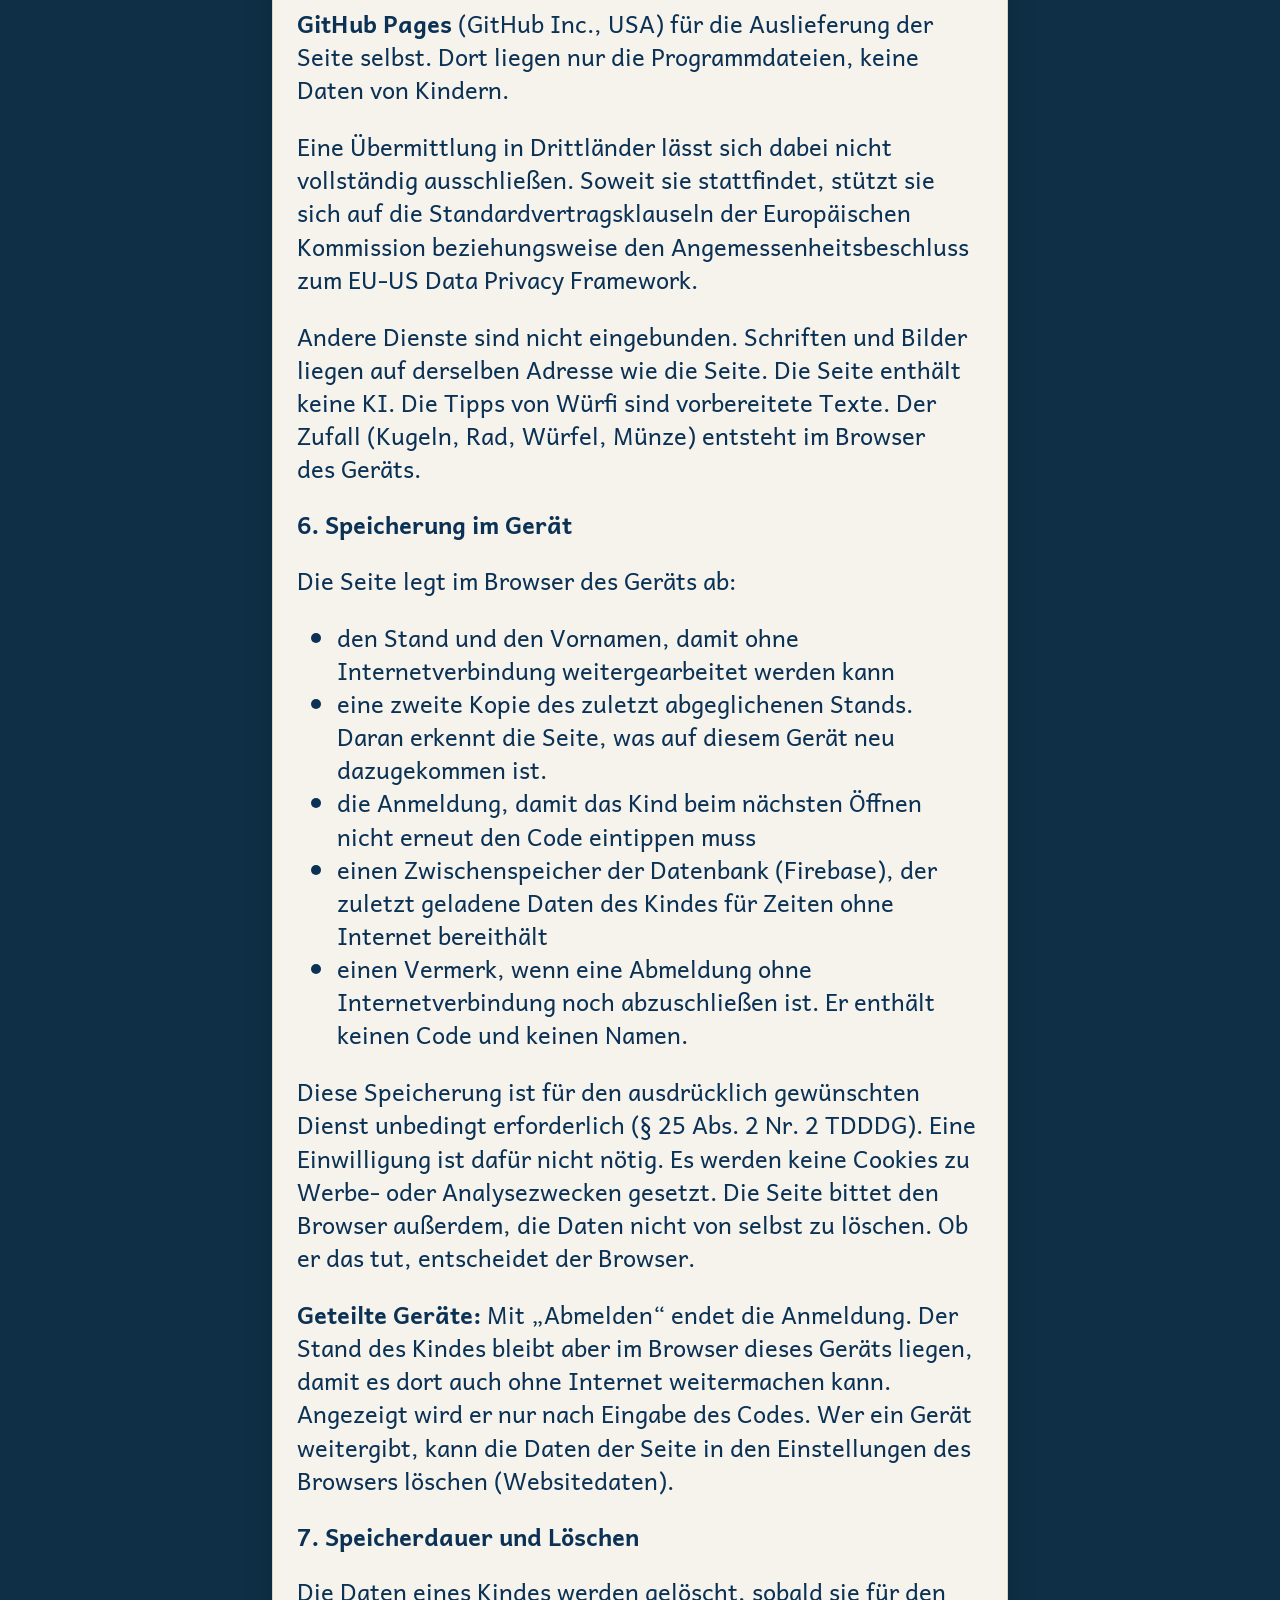
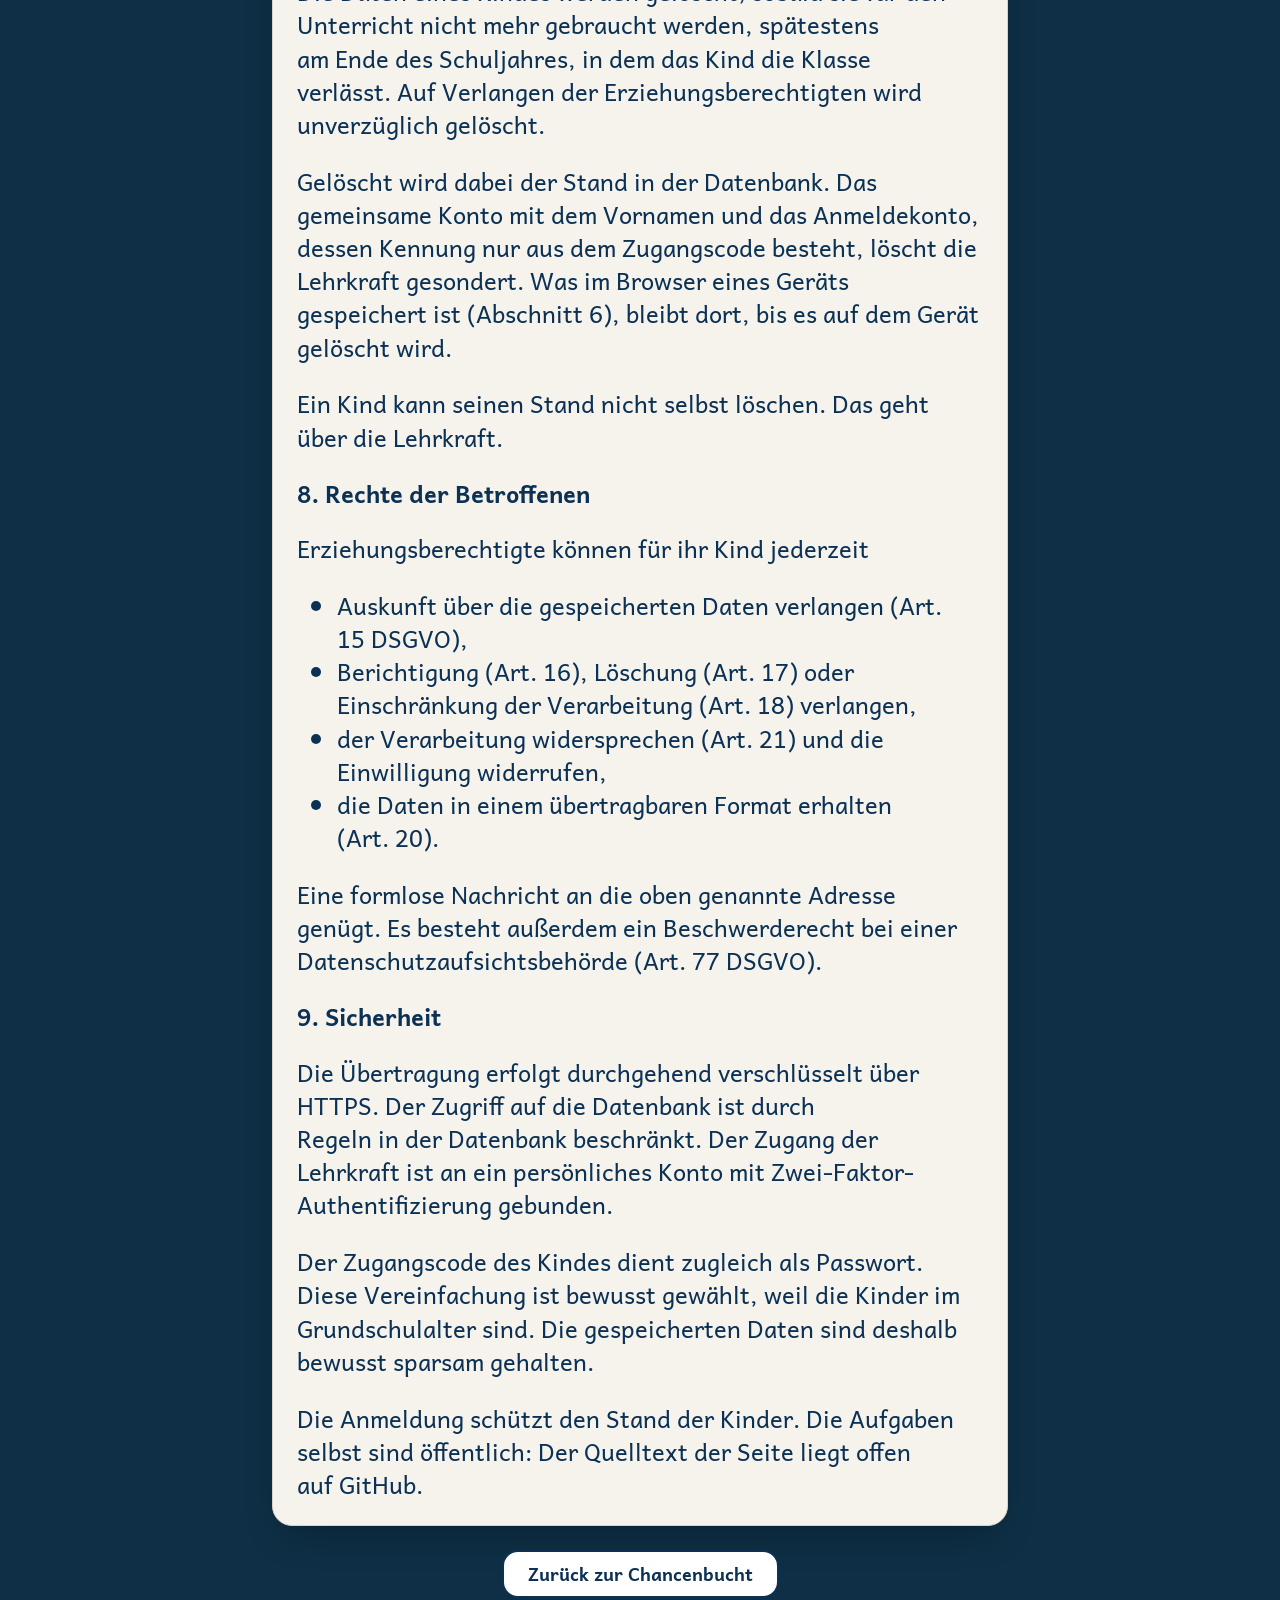
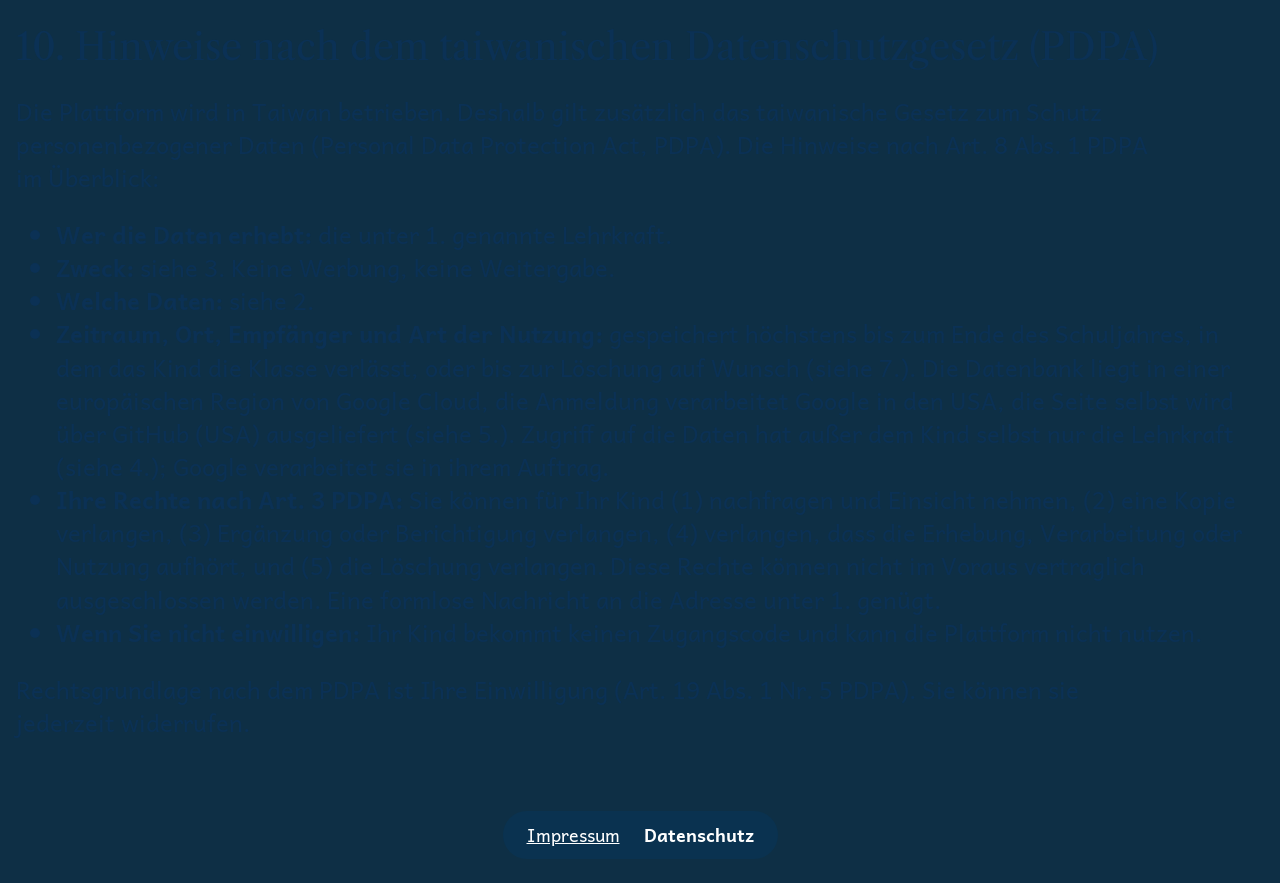
==== commit cde4c781: "Datenschutz: Hinweise nach dem taiwanischen Datenschutzgesetz (PDPA Art. 8, Rechte nach Art. 3) Co-A" ====
--- a/datenschutz.html
+++ b/datenschutz.html
@@ -114,6 +114,34 @@
     </section>
 
     <p class="knopfreihe knopfreihe--mitte"><a class="knopf" href="./">Zurück zur Chancenbucht</a></p>
+
+      <h2>10. Hinweise nach dem taiwanischen Datenschutzgesetz (PDPA)</h2>
+      <p>Die Plattform wird in Taiwan betrieben. Deshalb gilt zusätzlich das
+        taiwanische Gesetz zum Schutz personenbezogener Daten (Personal Data
+        Protection Act, PDPA). Die Hinweise nach Art. 8 Abs. 1 PDPA im Überblick:</p>
+      <ul>
+        <li><b>Wer die Daten erhebt:</b> die unter 1. genannte Lehrkraft.</li>
+        <li><b>Zweck:</b> siehe 3. Keine Werbung, keine Weitergabe.</li>
+        <li><b>Welche Daten:</b> siehe 2.</li>
+        <li><b>Zeitraum, Ort, Empfänger und Art der Nutzung:</b> gespeichert
+          höchstens bis zum Ende des Schuljahres, in dem das Kind die Klasse
+          verlässt, oder bis zur Löschung auf Wunsch (siehe 7.). Die Datenbank
+          liegt in einer europäischen Region von Google Cloud, die Anmeldung
+          verarbeitet Google in den USA, die Seite selbst wird über GitHub (USA)
+          ausgeliefert (siehe 5.). Zugriff auf die Daten hat außer dem Kind
+          selbst nur die Lehrkraft (siehe 4.); Google verarbeitet sie in ihrem Auftrag.</li>
+        <li><b>Ihre Rechte nach Art. 3 PDPA:</b> Sie können für Ihr Kind
+          (1) nachfragen und Einsicht nehmen, (2) eine Kopie verlangen,
+          (3) Ergänzung oder Berichtigung verlangen, (4) verlangen, dass die
+          Erhebung, Verarbeitung oder Nutzung aufhört, und (5) die Löschung
+          verlangen. Diese Rechte können nicht im Voraus vertraglich
+          ausgeschlossen werden. Eine formlose Nachricht an die Adresse unter 1.
+          genügt.</li>
+        <li><b>Wenn Sie nicht einwilligen:</b> Ihr Kind bekommt keinen
+          Zugangscode und kann die Plattform nicht nutzen.</li>
+      </ul>
+      <p>Rechtsgrundlage nach dem PDPA ist Ihre Einwilligung (Art. 19 Abs. 1
+        Nr. 5 PDPA). Sie können sie jederzeit widerrufen.</p>
   </main>
   <footer class="fuss"><a href="impressum.html">Impressum</a> <a href="datenschutz.html" aria-current="page">Datenschutz</a></footer>
 </body>
